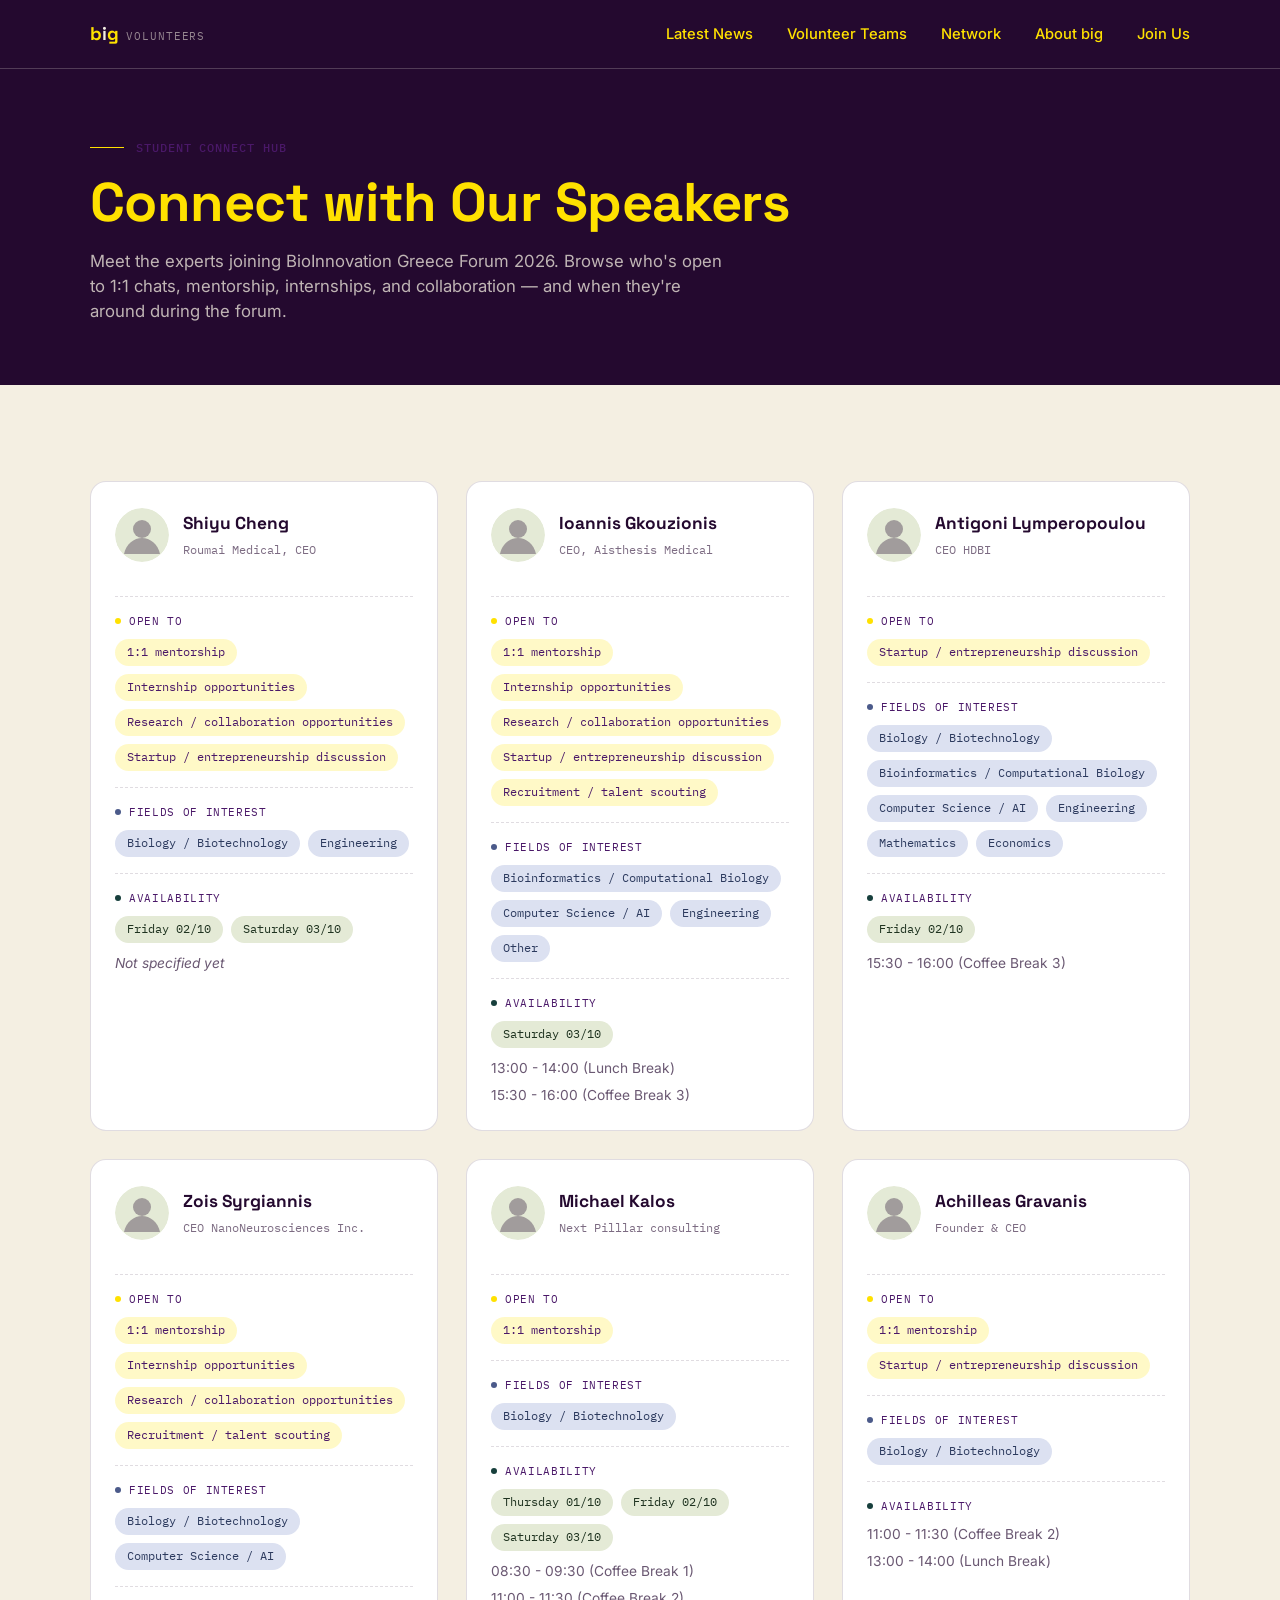
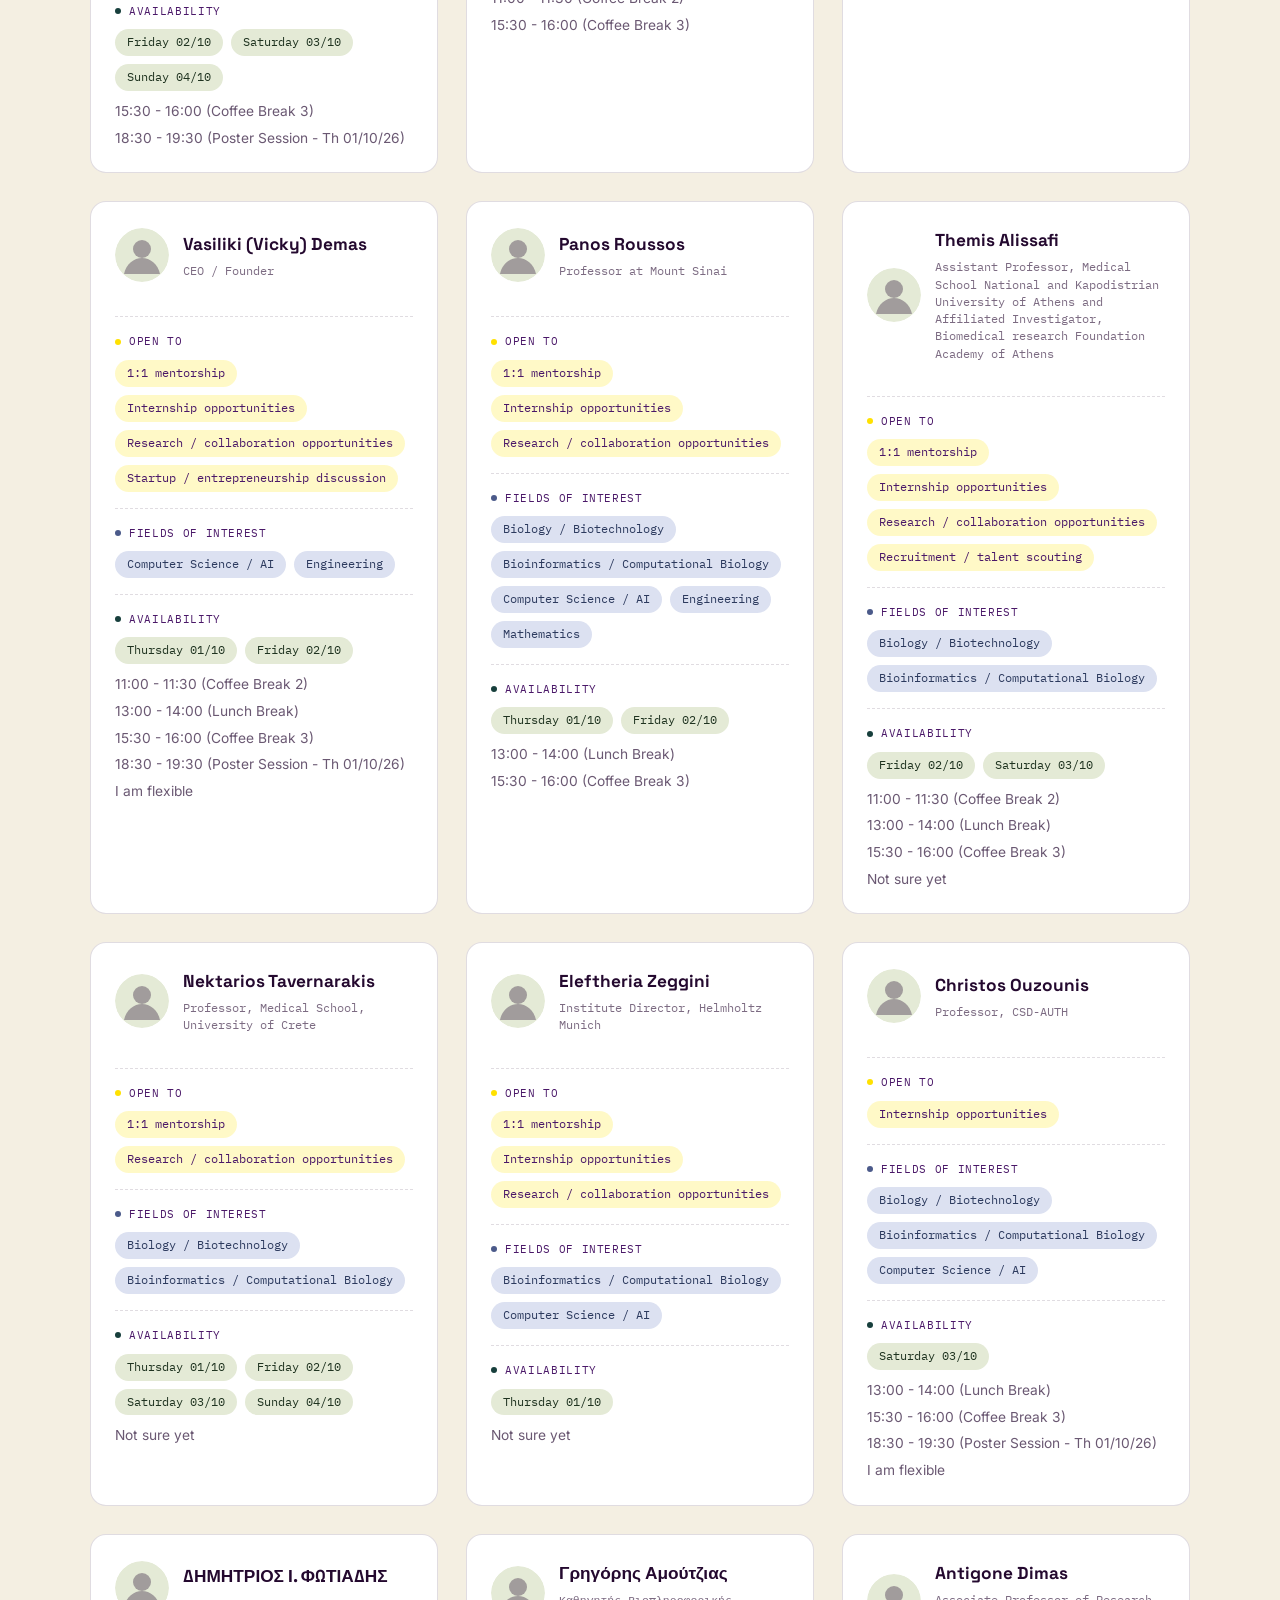
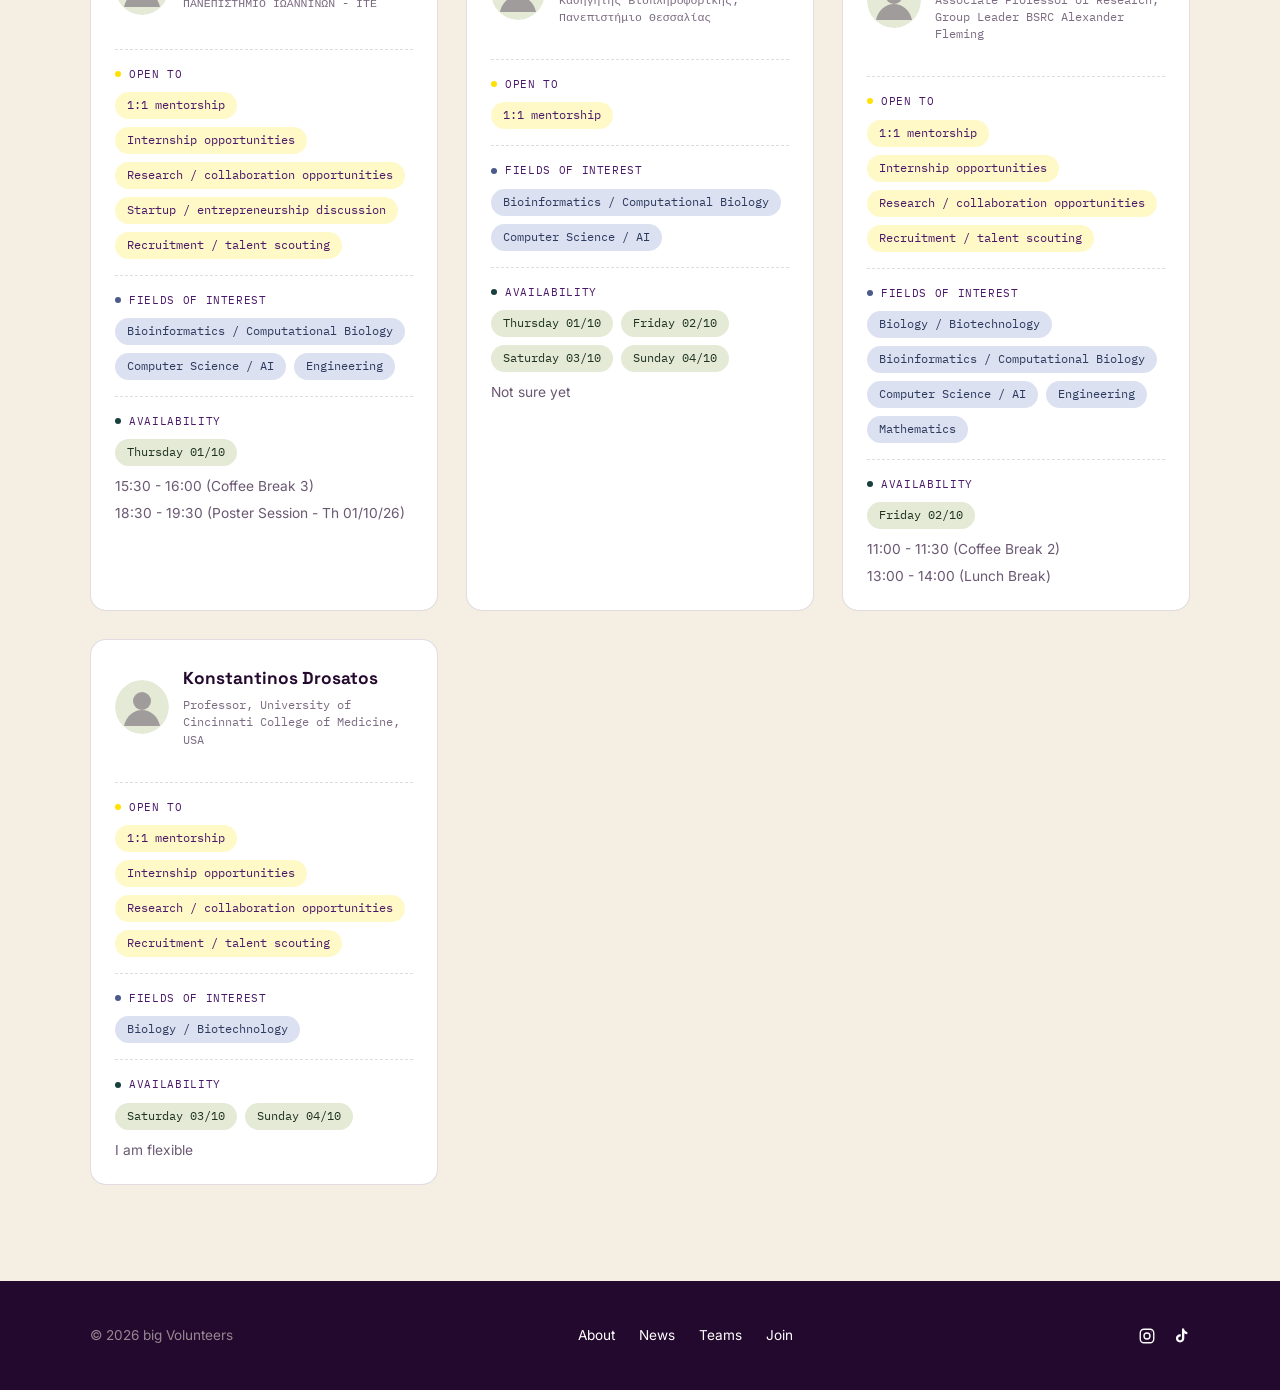
==== network.html @ d8e576df "network" ====
<!DOCTYPE html>
<html lang="en">
<head>
    <meta charset="utf-8" />
    <meta name="viewport" content="width=device-width, initial-scale=1.0" />
    <title>Network - big</title>
    <link rel="preconnect" href="https://fonts.googleapis.com">
    <link rel="preconnect" href="https://fonts.gstatic.com" crossorigin>
    <link href="https://fonts.googleapis.com/css2?family=Space+Grotesk:wght@500;700&family=Inter:wght@400;500;600&family=IBM+Plex+Mono:wght@500;600&display=swap" rel="stylesheet">
    <link rel="stylesheet" href="css/site.css" />
</head>
<body>
    <header>
        <div class="wrap">
            <nav>
                <a href="index.html" class="logo">
                    <span class="mark">b<span>i</span>g</span>
                    <span class="sub">Volunteers</span>
                </a>
                <div class="nav-links" id="navLinks">
                    <a href="index.html#news">Latest News</a>
                    <a href="volunteers.html">Volunteer Teams</a>
                    <a href="network.html">Network</a>
                    <a href="https://forum.bioinnovation.gr/" target="_blank">About big</a>
                    <a href="https://forms.gle/2FUJDsrABDQsK2FG9" target="_blank">Join Us</a>
                </div>
                <button class="nav-toggle" id="navToggle" aria-label="Toggle menu" aria-expanded="false" aria-controls="navLinks">
                    <span></span>
                    <span></span>
                    <span></span>
                </button>
            </nav>
        </div>
    </header>

    <main id="top" role="main">

        <section class="speaker-hero">
            <div class="wrap">
                <div class="eyebrow tag">
                    <span class="rule"></span>
                    <span>Student Connect Hub</span>
                </div>
                <h1>Connect with Our Speakers</h1>
                <p class="lead">Meet the experts joining BioInnovation Greece Forum 2026. Browse who's open to 1:1 chats, mentorship, internships, and collaboration &mdash; and when they're around during the forum.</p>
            </div>
        </section>

        <section class="block roster" id="speakers">
            <div class="wrap">
                <div class="speaker-grid">

            <div class="speaker-card">
                <div class="speaker-top">
                    <div class="speaker-avatar"><svg viewBox="0 0 54 54" width="54" height="54"><circle cx="27" cy="27" r="27" fill="#E4EAD6"/><circle cx="27" cy="21" r="9" fill="#24092F" opacity="0.35"/><path d="M9 46c2-10 10-16 18-16s16 6 18 16" fill="#24092F" opacity="0.35"/></svg></div>
                    <div>
                        <div class="speaker-name">Shiyu Cheng</div>
                        <div class="speaker-role">Roumai Medical, CEO</div>
                    </div>
                </div>

                <div class="speaker-section">
                    <div class="section-label"><span class="dot dot-open"></span>Open to</div>
                    <div class="tag-row">
                        <span class="tag-pill tag-open">1:1 mentorship</span>
<span class="tag-pill tag-open">Internship opportunities</span>
<span class="tag-pill tag-open">Research / collaboration opportunities</span>
<span class="tag-pill tag-open">Startup / entrepreneurship discussion</span>
                    </div>
                </div>

                <div class="speaker-section">
                    <div class="section-label"><span class="dot dot-skill"></span>Fields of interest</div>
                    <div class="tag-row">
                        <span class="tag-pill tag-skill">Biology / Biotechnology</span>
<span class="tag-pill tag-skill">Engineering</span>
                    </div>
                </div>

                <div class="speaker-section">
                    <div class="section-label"><span class="dot dot-day"></span>Availability</div>
                    <div class="tag-row" style="margin-bottom:10px;">
                        <span class="tag-pill tag-day">Friday 02/10</span>
<span class="tag-pill tag-day">Saturday 03/10</span>
                    </div><p class="avail-slots" style="font-style:italic;">Not specified yet</p>
                </div>
            </div>

            <div class="speaker-card">
                <div class="speaker-top">
                    <div class="speaker-avatar"><svg viewBox="0 0 54 54" width="54" height="54"><circle cx="27" cy="27" r="27" fill="#E4EAD6"/><circle cx="27" cy="21" r="9" fill="#24092F" opacity="0.35"/><path d="M9 46c2-10 10-16 18-16s16 6 18 16" fill="#24092F" opacity="0.35"/></svg></div>
                    <div>
                        <div class="speaker-name">Ioannis Gkouzionis</div>
                        <div class="speaker-role">CEO, Aisthesis Medical</div>
                    </div>
                </div>

                <div class="speaker-section">
                    <div class="section-label"><span class="dot dot-open"></span>Open to</div>
                    <div class="tag-row">
                        <span class="tag-pill tag-open">1:1 mentorship</span>
<span class="tag-pill tag-open">Internship opportunities</span>
<span class="tag-pill tag-open">Research / collaboration opportunities</span>
<span class="tag-pill tag-open">Startup / entrepreneurship discussion</span>
<span class="tag-pill tag-open">Recruitment / talent scouting</span>
                    </div>
                </div>

                <div class="speaker-section">
                    <div class="section-label"><span class="dot dot-skill"></span>Fields of interest</div>
                    <div class="tag-row">
                        <span class="tag-pill tag-skill">Bioinformatics / Computational Biology</span>
<span class="tag-pill tag-skill">Computer Science / AI</span>
<span class="tag-pill tag-skill">Engineering</span>
<span class="tag-pill tag-skill">Other</span>
                    </div>
                </div>

                <div class="speaker-section">
                    <div class="section-label"><span class="dot dot-day"></span>Availability</div>
                    <div class="tag-row" style="margin-bottom:10px;">
                        <span class="tag-pill tag-day">Saturday 03/10</span>
                    </div>
                    <ul class="avail-slots">
                        <li>13:00 - 14:00 (Lunch Break)</li><li>15:30 - 16:00 (Coffee Break 3)</li>
                    </ul>
                </div>
            </div>

            <div class="speaker-card">
                <div class="speaker-top">
                    <div class="speaker-avatar"><svg viewBox="0 0 54 54" width="54" height="54"><circle cx="27" cy="27" r="27" fill="#E4EAD6"/><circle cx="27" cy="21" r="9" fill="#24092F" opacity="0.35"/><path d="M9 46c2-10 10-16 18-16s16 6 18 16" fill="#24092F" opacity="0.35"/></svg></div>
                    <div>
                        <div class="speaker-name">Antigoni Lymperopoulou</div>
                        <div class="speaker-role">CEO HDBI</div>
                    </div>
                </div>

                <div class="speaker-section">
                    <div class="section-label"><span class="dot dot-open"></span>Open to</div>
                    <div class="tag-row">
                        <span class="tag-pill tag-open">Startup / entrepreneurship discussion</span>
                    </div>
                </div>

                <div class="speaker-section">
                    <div class="section-label"><span class="dot dot-skill"></span>Fields of interest</div>
                    <div class="tag-row">
                        <span class="tag-pill tag-skill">Biology / Biotechnology</span>
<span class="tag-pill tag-skill">Bioinformatics / Computational Biology</span>
<span class="tag-pill tag-skill">Computer Science / AI</span>
<span class="tag-pill tag-skill">Engineering</span>
<span class="tag-pill tag-skill">Mathematics</span>
<span class="tag-pill tag-skill">Economics</span>
                    </div>
                </div>

                <div class="speaker-section">
                    <div class="section-label"><span class="dot dot-day"></span>Availability</div>
                    <div class="tag-row" style="margin-bottom:10px;">
                        <span class="tag-pill tag-day">Friday 02/10</span>
                    </div>
                    <ul class="avail-slots">
                        <li>15:30 - 16:00 (Coffee Break 3)</li>
                    </ul>
                </div>
            </div>

            <div class="speaker-card">
                <div class="speaker-top">
                    <div class="speaker-avatar"><svg viewBox="0 0 54 54" width="54" height="54"><circle cx="27" cy="27" r="27" fill="#E4EAD6"/><circle cx="27" cy="21" r="9" fill="#24092F" opacity="0.35"/><path d="M9 46c2-10 10-16 18-16s16 6 18 16" fill="#24092F" opacity="0.35"/></svg></div>
                    <div>
                        <div class="speaker-name">Zois Syrgiannis</div>
                        <div class="speaker-role">CEO NanoNeurosciences Inc.</div>
                    </div>
                </div>

                <div class="speaker-section">
                    <div class="section-label"><span class="dot dot-open"></span>Open to</div>
                    <div class="tag-row">
                        <span class="tag-pill tag-open">1:1 mentorship</span>
<span class="tag-pill tag-open">Internship opportunities</span>
<span class="tag-pill tag-open">Research / collaboration opportunities</span>
<span class="tag-pill tag-open">Recruitment / talent scouting</span>
                    </div>
                </div>

                <div class="speaker-section">
                    <div class="section-label"><span class="dot dot-skill"></span>Fields of interest</div>
                    <div class="tag-row">
                        <span class="tag-pill tag-skill">Biology / Biotechnology</span>
<span class="tag-pill tag-skill">Computer Science / AI</span>
                    </div>
                </div>

                <div class="speaker-section">
                    <div class="section-label"><span class="dot dot-day"></span>Availability</div>
                    <div class="tag-row" style="margin-bottom:10px;">
                        <span class="tag-pill tag-day">Friday 02/10</span>
<span class="tag-pill tag-day">Saturday 03/10</span>
<span class="tag-pill tag-day">Sunday 04/10</span>
                    </div>
                    <ul class="avail-slots">
                        <li>15:30 - 16:00 (Coffee Break 3)</li><li>18:30 - 19:30 (Poster Session - Th 01/10/26)</li>
                    </ul>
                </div>
            </div>

            <div class="speaker-card">
                <div class="speaker-top">
                    <div class="speaker-avatar"><svg viewBox="0 0 54 54" width="54" height="54"><circle cx="27" cy="27" r="27" fill="#E4EAD6"/><circle cx="27" cy="21" r="9" fill="#24092F" opacity="0.35"/><path d="M9 46c2-10 10-16 18-16s16 6 18 16" fill="#24092F" opacity="0.35"/></svg></div>
                    <div>
                        <div class="speaker-name">Michael Kalos</div>
                        <div class="speaker-role">Next Pilllar consulting</div>
                    </div>
                </div>

                <div class="speaker-section">
                    <div class="section-label"><span class="dot dot-open"></span>Open to</div>
                    <div class="tag-row">
                        <span class="tag-pill tag-open">1:1 mentorship</span>
                    </div>
                </div>

                <div class="speaker-section">
                    <div class="section-label"><span class="dot dot-skill"></span>Fields of interest</div>
                    <div class="tag-row">
                        <span class="tag-pill tag-skill">Biology / Biotechnology</span>
                    </div>
                </div>

                <div class="speaker-section">
                    <div class="section-label"><span class="dot dot-day"></span>Availability</div>
                    <div class="tag-row" style="margin-bottom:10px;">
                        <span class="tag-pill tag-day">Thursday 01/10</span>
<span class="tag-pill tag-day">Friday 02/10</span>
<span class="tag-pill tag-day">Saturday 03/10</span>
                    </div>
                    <ul class="avail-slots">
                        <li>08:30 - 09:30 (Coffee Break 1)</li><li>11:00 - 11:30 (Coffee Break 2)</li><li>15:30 - 16:00 (Coffee Break 3)</li>
                    </ul>
                </div>
            </div>

            <div class="speaker-card">
                <div class="speaker-top">
                    <div class="speaker-avatar"><svg viewBox="0 0 54 54" width="54" height="54"><circle cx="27" cy="27" r="27" fill="#E4EAD6"/><circle cx="27" cy="21" r="9" fill="#24092F" opacity="0.35"/><path d="M9 46c2-10 10-16 18-16s16 6 18 16" fill="#24092F" opacity="0.35"/></svg></div>
                    <div>
                        <div class="speaker-name">Achilleas Gravanis</div>
                        <div class="speaker-role">Founder &amp; CEO</div>
                    </div>
                </div>

                <div class="speaker-section">
                    <div class="section-label"><span class="dot dot-open"></span>Open to</div>
                    <div class="tag-row">
                        <span class="tag-pill tag-open">1:1 mentorship</span>
<span class="tag-pill tag-open">Startup / entrepreneurship discussion</span>
                    </div>
                </div>

                <div class="speaker-section">
                    <div class="section-label"><span class="dot dot-skill"></span>Fields of interest</div>
                    <div class="tag-row">
                        <span class="tag-pill tag-skill">Biology / Biotechnology</span>
                    </div>
                </div>

                <div class="speaker-section">
                    <div class="section-label"><span class="dot dot-day"></span>Availability</div>
                    <ul class="avail-slots">
                        <li>11:00 - 11:30 (Coffee Break 2)</li><li>13:00 - 14:00 (Lunch Break)</li>
                    </ul>
                </div>
            </div>

            <div class="speaker-card">
                <div class="speaker-top">
                    <div class="speaker-avatar"><svg viewBox="0 0 54 54" width="54" height="54"><circle cx="27" cy="27" r="27" fill="#E4EAD6"/><circle cx="27" cy="21" r="9" fill="#24092F" opacity="0.35"/><path d="M9 46c2-10 10-16 18-16s16 6 18 16" fill="#24092F" opacity="0.35"/></svg></div>
                    <div>
                        <div class="speaker-name">Vasiliki (Vicky) Demas</div>
                        <div class="speaker-role">CEO / Founder</div>
                    </div>
                </div>

                <div class="speaker-section">
                    <div class="section-label"><span class="dot dot-open"></span>Open to</div>
                    <div class="tag-row">
                        <span class="tag-pill tag-open">1:1 mentorship</span>
<span class="tag-pill tag-open">Internship opportunities</span>
<span class="tag-pill tag-open">Research / collaboration opportunities</span>
<span class="tag-pill tag-open">Startup / entrepreneurship discussion</span>
                    </div>
                </div>

                <div class="speaker-section">
                    <div class="section-label"><span class="dot dot-skill"></span>Fields of interest</div>
                    <div class="tag-row">
                        <span class="tag-pill tag-skill">Computer Science / AI</span>
<span class="tag-pill tag-skill">Engineering</span>
                    </div>
                </div>

                <div class="speaker-section">
                    <div class="section-label"><span class="dot dot-day"></span>Availability</div>
                    <div class="tag-row" style="margin-bottom:10px;">
                        <span class="tag-pill tag-day">Thursday 01/10</span>
<span class="tag-pill tag-day">Friday 02/10</span>
                    </div>
                    <ul class="avail-slots">
                        <li>11:00 - 11:30 (Coffee Break 2)</li><li>13:00 - 14:00 (Lunch Break)</li><li>15:30 - 16:00 (Coffee Break 3)</li><li>18:30 - 19:30 (Poster Session - Th 01/10/26)</li><li>I am flexible</li>
                    </ul>
                </div>
            </div>

            <div class="speaker-card">
                <div class="speaker-top">
                    <div class="speaker-avatar"><svg viewBox="0 0 54 54" width="54" height="54"><circle cx="27" cy="27" r="27" fill="#E4EAD6"/><circle cx="27" cy="21" r="9" fill="#24092F" opacity="0.35"/><path d="M9 46c2-10 10-16 18-16s16 6 18 16" fill="#24092F" opacity="0.35"/></svg></div>
                    <div>
                        <div class="speaker-name">Panos Roussos</div>
                        <div class="speaker-role">Professor at Mount Sinai</div>
                    </div>
                </div>

                <div class="speaker-section">
                    <div class="section-label"><span class="dot dot-open"></span>Open to</div>
                    <div class="tag-row">
                        <span class="tag-pill tag-open">1:1 mentorship</span>
<span class="tag-pill tag-open">Internship opportunities</span>
<span class="tag-pill tag-open">Research / collaboration opportunities</span>
                    </div>
                </div>

                <div class="speaker-section">
                    <div class="section-label"><span class="dot dot-skill"></span>Fields of interest</div>
                    <div class="tag-row">
                        <span class="tag-pill tag-skill">Biology / Biotechnology</span>
<span class="tag-pill tag-skill">Bioinformatics / Computational Biology</span>
<span class="tag-pill tag-skill">Computer Science / AI</span>
<span class="tag-pill tag-skill">Engineering</span>
<span class="tag-pill tag-skill">Mathematics</span>
                    </div>
                </div>

                <div class="speaker-section">
                    <div class="section-label"><span class="dot dot-day"></span>Availability</div>
                    <div class="tag-row" style="margin-bottom:10px;">
                        <span class="tag-pill tag-day">Thursday 01/10</span>
<span class="tag-pill tag-day">Friday 02/10</span>
                    </div>
                    <ul class="avail-slots">
                        <li>13:00 - 14:00 (Lunch Break)</li><li>15:30 - 16:00 (Coffee Break 3)</li>
                    </ul>
                </div>
            </div>

            <div class="speaker-card">
                <div class="speaker-top">
                    <div class="speaker-avatar"><svg viewBox="0 0 54 54" width="54" height="54"><circle cx="27" cy="27" r="27" fill="#E4EAD6"/><circle cx="27" cy="21" r="9" fill="#24092F" opacity="0.35"/><path d="M9 46c2-10 10-16 18-16s16 6 18 16" fill="#24092F" opacity="0.35"/></svg></div>
                    <div>
                        <div class="speaker-name">Themis Alissafi</div>
                        <div class="speaker-role">Assistant Professor, Medical School National and Kapodistrian University of Athens and Affiliated Investigator, Biomedical research Foundation Academy of Athens</div>
                    </div>
                </div>

                <div class="speaker-section">
                    <div class="section-label"><span class="dot dot-open"></span>Open to</div>
                    <div class="tag-row">
                        <span class="tag-pill tag-open">1:1 mentorship</span>
<span class="tag-pill tag-open">Internship opportunities</span>
<span class="tag-pill tag-open">Research / collaboration opportunities</span>
<span class="tag-pill tag-open">Recruitment / talent scouting</span>
                    </div>
                </div>

                <div class="speaker-section">
                    <div class="section-label"><span class="dot dot-skill"></span>Fields of interest</div>
                    <div class="tag-row">
                        <span class="tag-pill tag-skill">Biology / Biotechnology</span>
<span class="tag-pill tag-skill">Bioinformatics / Computational Biology</span>
                    </div>
                </div>

                <div class="speaker-section">
                    <div class="section-label"><span class="dot dot-day"></span>Availability</div>
                    <div class="tag-row" style="margin-bottom:10px;">
                        <span class="tag-pill tag-day">Friday 02/10</span>
<span class="tag-pill tag-day">Saturday 03/10</span>
                    </div>
                    <ul class="avail-slots">
                        <li>11:00 - 11:30 (Coffee Break 2)</li><li>13:00 - 14:00 (Lunch Break)</li><li>15:30 - 16:00 (Coffee Break 3)</li><li>Not sure yet</li>
                    </ul>
                </div>
            </div>

            <div class="speaker-card">
                <div class="speaker-top">
                    <div class="speaker-avatar"><svg viewBox="0 0 54 54" width="54" height="54"><circle cx="27" cy="27" r="27" fill="#E4EAD6"/><circle cx="27" cy="21" r="9" fill="#24092F" opacity="0.35"/><path d="M9 46c2-10 10-16 18-16s16 6 18 16" fill="#24092F" opacity="0.35"/></svg></div>
                    <div>
                        <div class="speaker-name">Nektarios Tavernarakis</div>
                        <div class="speaker-role">Professor, Medical School, University of Crete</div>
                    </div>
                </div>

                <div class="speaker-section">
                    <div class="section-label"><span class="dot dot-open"></span>Open to</div>
                    <div class="tag-row">
                        <span class="tag-pill tag-open">1:1 mentorship</span>
<span class="tag-pill tag-open">Research / collaboration opportunities</span>
                    </div>
                </div>

                <div class="speaker-section">
                    <div class="section-label"><span class="dot dot-skill"></span>Fields of interest</div>
                    <div class="tag-row">
                        <span class="tag-pill tag-skill">Biology / Biotechnology</span>
<span class="tag-pill tag-skill">Bioinformatics / Computational Biology</span>
                    </div>
                </div>

                <div class="speaker-section">
                    <div class="section-label"><span class="dot dot-day"></span>Availability</div>
                    <div class="tag-row" style="margin-bottom:10px;">
                        <span class="tag-pill tag-day">Thursday 01/10</span>
<span class="tag-pill tag-day">Friday 02/10</span>
<span class="tag-pill tag-day">Saturday 03/10</span>
<span class="tag-pill tag-day">Sunday 04/10</span>
                    </div>
                    <ul class="avail-slots">
                        <li>Not sure yet</li>
                    </ul>
                </div>
            </div>

            <div class="speaker-card">
                <div class="speaker-top">
                    <div class="speaker-avatar"><svg viewBox="0 0 54 54" width="54" height="54"><circle cx="27" cy="27" r="27" fill="#E4EAD6"/><circle cx="27" cy="21" r="9" fill="#24092F" opacity="0.35"/><path d="M9 46c2-10 10-16 18-16s16 6 18 16" fill="#24092F" opacity="0.35"/></svg></div>
                    <div>
                        <div class="speaker-name">Eleftheria Zeggini</div>
                        <div class="speaker-role">Institute Director, Helmholtz Munich</div>
                    </div>
                </div>

                <div class="speaker-section">
                    <div class="section-label"><span class="dot dot-open"></span>Open to</div>
                    <div class="tag-row">
                        <span class="tag-pill tag-open">1:1 mentorship</span>
<span class="tag-pill tag-open">Internship opportunities</span>
<span class="tag-pill tag-open">Research / collaboration opportunities</span>
                    </div>
                </div>

                <div class="speaker-section">
                    <div class="section-label"><span class="dot dot-skill"></span>Fields of interest</div>
                    <div class="tag-row">
                        <span class="tag-pill tag-skill">Bioinformatics / Computational Biology</span>
<span class="tag-pill tag-skill">Computer Science / AI</span>
                    </div>
                </div>

                <div class="speaker-section">
                    <div class="section-label"><span class="dot dot-day"></span>Availability</div>
                    <div class="tag-row" style="margin-bottom:10px;">
                        <span class="tag-pill tag-day">Thursday 01/10</span>
                    </div>
                    <ul class="avail-slots">
                        <li>Not sure yet</li>
                    </ul>
                </div>
            </div>

            <div class="speaker-card">
                <div class="speaker-top">
                    <div class="speaker-avatar"><svg viewBox="0 0 54 54" width="54" height="54"><circle cx="27" cy="27" r="27" fill="#E4EAD6"/><circle cx="27" cy="21" r="9" fill="#24092F" opacity="0.35"/><path d="M9 46c2-10 10-16 18-16s16 6 18 16" fill="#24092F" opacity="0.35"/></svg></div>
                    <div>
                        <div class="speaker-name">Christos Ouzounis</div>
                        <div class="speaker-role">Professor, CSD-AUTH</div>
                    </div>
                </div>

                <div class="speaker-section">
                    <div class="section-label"><span class="dot dot-open"></span>Open to</div>
                    <div class="tag-row">
                        <span class="tag-pill tag-open">Internship opportunities</span>
                    </div>
                </div>

                <div class="speaker-section">
                    <div class="section-label"><span class="dot dot-skill"></span>Fields of interest</div>
                    <div class="tag-row">
                        <span class="tag-pill tag-skill">Biology / Biotechnology</span>
<span class="tag-pill tag-skill">Bioinformatics / Computational Biology</span>
<span class="tag-pill tag-skill">Computer Science / AI</span>
                    </div>
                </div>

                <div class="speaker-section">
                    <div class="section-label"><span class="dot dot-day"></span>Availability</div>
                    <div class="tag-row" style="margin-bottom:10px;">
                        <span class="tag-pill tag-day">Saturday 03/10</span>
                    </div>
                    <ul class="avail-slots">
                        <li>13:00 - 14:00 (Lunch Break)</li><li>15:30 - 16:00 (Coffee Break 3)</li><li>18:30 - 19:30 (Poster Session - Th 01/10/26)</li><li>I am flexible</li>
                    </ul>
                </div>
            </div>

            <div class="speaker-card">
                <div class="speaker-top">
                    <div class="speaker-avatar"><svg viewBox="0 0 54 54" width="54" height="54"><circle cx="27" cy="27" r="27" fill="#E4EAD6"/><circle cx="27" cy="21" r="9" fill="#24092F" opacity="0.35"/><path d="M9 46c2-10 10-16 18-16s16 6 18 16" fill="#24092F" opacity="0.35"/></svg></div>
                    <div>
                        <div class="speaker-name">ΔΗΜΗΤΡΙΟΣ Ι. ΦΩΤΙΑΔΗΣ</div>
                        <div class="speaker-role">ΠΑΝΕΠΙΣΤΗΜΙΟ ΙΩΑΝΝΙΝΩΝ - ΙΤΕ</div>
                    </div>
                </div>

                <div class="speaker-section">
                    <div class="section-label"><span class="dot dot-open"></span>Open to</div>
                    <div class="tag-row">
                        <span class="tag-pill tag-open">1:1 mentorship</span>
<span class="tag-pill tag-open">Internship opportunities</span>
<span class="tag-pill tag-open">Research / collaboration opportunities</span>
<span class="tag-pill tag-open">Startup / entrepreneurship discussion</span>
<span class="tag-pill tag-open">Recruitment / talent scouting</span>
                    </div>
                </div>

                <div class="speaker-section">
                    <div class="section-label"><span class="dot dot-skill"></span>Fields of interest</div>
                    <div class="tag-row">
                        <span class="tag-pill tag-skill">Bioinformatics / Computational Biology</span>
<span class="tag-pill tag-skill">Computer Science / AI</span>
<span class="tag-pill tag-skill">Engineering</span>
                    </div>
                </div>

                <div class="speaker-section">
                    <div class="section-label"><span class="dot dot-day"></span>Availability</div>
                    <div class="tag-row" style="margin-bottom:10px;">
                        <span class="tag-pill tag-day">Thursday 01/10</span>
                    </div>
                    <ul class="avail-slots">
                        <li>15:30 - 16:00 (Coffee Break 3)</li><li>18:30 - 19:30 (Poster Session - Th 01/10/26)</li>
                    </ul>
                </div>
            </div>

            <div class="speaker-card">
                <div class="speaker-top">
                    <div class="speaker-avatar"><svg viewBox="0 0 54 54" width="54" height="54"><circle cx="27" cy="27" r="27" fill="#E4EAD6"/><circle cx="27" cy="21" r="9" fill="#24092F" opacity="0.35"/><path d="M9 46c2-10 10-16 18-16s16 6 18 16" fill="#24092F" opacity="0.35"/></svg></div>
                    <div>
                        <div class="speaker-name">Γρηγόρης Αμούτζιας</div>
                        <div class="speaker-role">Καθηγητής Βιοπληροφορικής, Πανεπιστήμιο Θεσσαλίας</div>
                    </div>
                </div>

                <div class="speaker-section">
                    <div class="section-label"><span class="dot dot-open"></span>Open to</div>
                    <div class="tag-row">
                        <span class="tag-pill tag-open">1:1 mentorship</span>
                    </div>
                </div>

                <div class="speaker-section">
                    <div class="section-label"><span class="dot dot-skill"></span>Fields of interest</div>
                    <div class="tag-row">
                        <span class="tag-pill tag-skill">Bioinformatics / Computational Biology</span>
<span class="tag-pill tag-skill">Computer Science / AI</span>
                    </div>
                </div>

                <div class="speaker-section">
                    <div class="section-label"><span class="dot dot-day"></span>Availability</div>
                    <div class="tag-row" style="margin-bottom:10px;">
                        <span class="tag-pill tag-day">Thursday 01/10</span>
<span class="tag-pill tag-day">Friday 02/10</span>
<span class="tag-pill tag-day">Saturday 03/10</span>
<span class="tag-pill tag-day">Sunday 04/10</span>
                    </div>
                    <ul class="avail-slots">
                        <li>Not sure yet</li>
                    </ul>
                </div>
            </div>

            <div class="speaker-card">
                <div class="speaker-top">
                    <div class="speaker-avatar"><svg viewBox="0 0 54 54" width="54" height="54"><circle cx="27" cy="27" r="27" fill="#E4EAD6"/><circle cx="27" cy="21" r="9" fill="#24092F" opacity="0.35"/><path d="M9 46c2-10 10-16 18-16s16 6 18 16" fill="#24092F" opacity="0.35"/></svg></div>
                    <div>
                        <div class="speaker-name">Antigone Dimas</div>
                        <div class="speaker-role">Associate Professor of Research, Group Leader BSRC Alexander Fleming</div>
                    </div>
                </div>

                <div class="speaker-section">
                    <div class="section-label"><span class="dot dot-open"></span>Open to</div>
                    <div class="tag-row">
                        <span class="tag-pill tag-open">1:1 mentorship</span>
<span class="tag-pill tag-open">Internship opportunities</span>
<span class="tag-pill tag-open">Research / collaboration opportunities</span>
<span class="tag-pill tag-open">Recruitment / talent scouting</span>
                    </div>
                </div>

                <div class="speaker-section">
                    <div class="section-label"><span class="dot dot-skill"></span>Fields of interest</div>
                    <div class="tag-row">
                        <span class="tag-pill tag-skill">Biology / Biotechnology</span>
<span class="tag-pill tag-skill">Bioinformatics / Computational Biology</span>
<span class="tag-pill tag-skill">Computer Science / AI</span>
<span class="tag-pill tag-skill">Engineering</span>
<span class="tag-pill tag-skill">Mathematics</span>
                    </div>
                </div>

                <div class="speaker-section">
                    <div class="section-label"><span class="dot dot-day"></span>Availability</div>
                    <div class="tag-row" style="margin-bottom:10px;">
                        <span class="tag-pill tag-day">Friday 02/10</span>
                    </div>
                    <ul class="avail-slots">
                        <li>11:00 - 11:30 (Coffee Break 2)</li><li>13:00 - 14:00 (Lunch Break)</li>
                    </ul>
                </div>
            </div>

            <div class="speaker-card">
                <div class="speaker-top">
                    <div class="speaker-avatar"><svg viewBox="0 0 54 54" width="54" height="54"><circle cx="27" cy="27" r="27" fill="#E4EAD6"/><circle cx="27" cy="21" r="9" fill="#24092F" opacity="0.35"/><path d="M9 46c2-10 10-16 18-16s16 6 18 16" fill="#24092F" opacity="0.35"/></svg></div>
                    <div>
                        <div class="speaker-name">Konstantinos Drosatos</div>
                        <div class="speaker-role">Professor, University of Cincinnati College of Medicine, USA</div>
                    </div>
                </div>

                <div class="speaker-section">
                    <div class="section-label"><span class="dot dot-open"></span>Open to</div>
                    <div class="tag-row">
                        <span class="tag-pill tag-open">1:1 mentorship</span>
<span class="tag-pill tag-open">Internship opportunities</span>
<span class="tag-pill tag-open">Research / collaboration opportunities</span>
<span class="tag-pill tag-open">Recruitment / talent scouting</span>
                    </div>
                </div>

                <div class="speaker-section">
                    <div class="section-label"><span class="dot dot-skill"></span>Fields of interest</div>
                    <div class="tag-row">
                        <span class="tag-pill tag-skill">Biology / Biotechnology</span>
                    </div>
                </div>

                <div class="speaker-section">
                    <div class="section-label"><span class="dot dot-day"></span>Availability</div>
                    <div class="tag-row" style="margin-bottom:10px;">
                        <span class="tag-pill tag-day">Saturday 03/10</span>
<span class="tag-pill tag-day">Sunday 04/10</span>
                    </div>
                    <ul class="avail-slots">
                        <li>I am flexible</li>
                    </ul>
                </div>
            </div>                </div>
            </div>
        </section>

    </main>

    <footer>
        <div class="wrap foot-row">
            <span>&copy; 2026 big Volunteers</span>
            <div class="foot-links">
                <a href="index.html#about">About</a>
                <a href="index.html#news">News</a>
                <a href="index.html#team">Teams</a>
                <a href="https://forms.gle/2FUJDsrABDQsK2FG9" target="_blank">Join</a>
            </div>
            <div class="foot-social">
                <a href="https://www.instagram.com/bioinnovation_greece?stkn=Z2pxbzRjcW4wemtu&utm_source=qr" target="_blank" rel="noopener" aria-label="Instagram">
                    <svg width="18" height="18" viewBox="0 0 24 24" fill="none" stroke="currentColor" stroke-width="1.8">
                        <rect x="3" y="3" width="18" height="18" rx="5" />
                        <circle cx="12" cy="12" r="4" />
                        <circle cx="17.5" cy="6.5" r="0.6" fill="currentColor" stroke="none" />
                    </svg>
                </a>
                <a href="https://www.tiktok.com/@bioinnovation.greece?_r=1&_t=ZN-99adVFt6lqY" target="_blank" rel="noopener" aria-label="TikTok">
                    <svg width="18" height="18" viewBox="0 0 24 24" fill="currentColor">
                        <path d="M16.5 2h-3.2v13.2c0 1.4-1.1 2.5-2.5 2.5S8.3 16.6 8.3 15.2c0-1.4 1.1-2.5 2.5-2.5.3 0 .6.05.9.15V9.6c-.3-.04-.6-.06-.9-.06-3.1 0-5.6 2.5-5.6 5.6S7.7 20.7 10.8 20.7s5.6-2.5 5.6-5.6V8.4c1.1.8 2.5 1.3 4 1.3V6.5c-1.8 0-3.3-1.5-3.9-2.5-.3-.6-.4-1.3-.4-2z" />
                    </svg>
                </a>
            </div>
        </div>
    </footer>

    <script>
        document.getElementById('navToggle').addEventListener('click', function () {
            const links = document.getElementById('navLinks');
            const isOpen = links.classList.toggle('open');
            this.classList.toggle('active', isOpen);
            this.setAttribute('aria-expanded', isOpen);
        });

        document.querySelectorAll('#navLinks a').forEach(link => {
            link.addEventListener('click', () => {
                document.getElementById('navLinks').classList.remove('open');
                document.getElementById('navToggle').classList.remove('active');
                document.getElementById('navToggle').setAttribute('aria-expanded', 'false');
            });
        });
    </script>
</body>
</html>
---- css/site.css ----
:root {
    --ink: #24092F;
    --paper: #F4EFE2;
    --coral: #FFE100;
    --coral-deep: #4A1868;
    --teal: #34104A;
    --sage: #E4EAD6;
    --line: rgba(36,9,47,0.14);
    --line-light: rgba(244,239,226,0.22);
}

* {
    margin: 0;
    padding: 0;
    box-sizing: border-box;
}

html {
    scroll-behavior: smooth;
}

body {
    background: var(--paper);
    color: var(--ink);
    font-family: 'Inter', sans-serif;
    font-size: 16px;
    line-height: 1.5;
    -webkit-font-smoothing: antialiased;
}

h1, h2, h3 {
    font-family: 'Space Grotesk', sans-serif;
    font-weight: 700;
    letter-spacing: -0.01em;
    line-height: 1.05;
}

.tag {
    font-family: 'IBM Plex Mono', monospace;
    font-weight: 500;
    font-size: 0.72rem;
    letter-spacing: 0.08em;
    text-transform: uppercase;
}

a {
    color: inherit;
    text-decoration: none;
}

img, svg {
    display: block;
}

.wrap {
    max-width: 1180px;
    margin: 0 auto;
    padding: 0 40px;
}

.hidden{
    display:none;
}

/* ===== NAV ===== */
header {
    position: sticky;
    top: 0;
    z-index: 50;
    background: var(--ink);
    border-bottom: 1px solid var(--line-light);
}

nav {
    display: flex;
    align-items: center;
    justify-content: space-between;
    padding: 20px 0;
    position: relative;
}

.logo {
    display: flex;
    align-items: baseline;
    gap: 8px;
    color: var(--coral);
}

.logo .mark {
    font-family: 'Space Grotesk', sans-serif;
    font-weight: 700;
    font-size: 1.15rem;
    letter-spacing: -0.01em;
}

.logo .mark span {
    color: var(--paper);
}

.logo .sub {
    font-family: 'IBM Plex Mono', monospace;
    font-size: 0.68rem;
    color: rgba(244,239,226,0.55);
    letter-spacing: 0.08em;
    text-transform: uppercase;
}

.nav-links {
    display: flex;
    gap: 34px;
}

.nav-links a {
    color: var(--coral)!important;
    font-size: 0.92rem;
    font-weight: 500;
    transition: color .15s ease;
}

.nav-links a:hover {
    color: var(--paper);
}

.nav-links a:focus-visible {
    outline: 2px solid var(--coral);
    outline-offset: 4px;
}

.nav-cta {
    background: var(--coral);
    color: var(--ink);
    padding: 10px 20px;
    border-radius: 999px;
    font-size: 0.88rem;
    font-weight: 600;
    white-space: nowrap;
}

.nav-cta:hover {
    background: #ffffff;
}   

.nav-cta:focus-visible {
    outline: 2px solid var(--paper);
    outline-offset: 3px;
}

.nav-toggle {
    display: none;
    flex-direction: column;
    justify-content: center;
    gap: 5px;
    width: 34px;
    height: 34px;
    background: transparent;
    border: none;
    cursor: pointer;
    padding: 0;
}

.nav-toggle span {
    display: block;
    width: 100%;
    height: 2px;
    background: var(--coral);
    border-radius: 2px;
    transition: transform .2s ease, opacity .2s ease;
}

.nav-toggle.active span:nth-child(1) {
    transform: translateY(7px) rotate(45deg);
}

.nav-toggle.active span:nth-child(2) {
    opacity: 0;
}

.nav-toggle.active span:nth-child(3) {
    transform: translateY(-7px) rotate(-45deg);
}

.nav-toggle:focus-visible {
    outline: 2px solid var(--coral);
    outline-offset: 4px;
}

@media (max-width:900px) {
    .nav-toggle {
        display: flex;
    }

    .nav-links {
        position: absolute;
        top: 100%;
        left: 0;
        right: 0;
        background: var(--ink);
        flex-direction: column;
        gap: 0;
        border-bottom: 1px solid var(--line-light);
        max-height: 0;
        overflow: hidden;
        transition: max-height .25s ease;
    }

    .nav-links.open {
        max-height: 320px;
    }

    .nav-links a {
        padding: 16px 24px;
        border-top: 1px solid var(--line-light);
    }
}

/* ===== HERO ===== */
.hero {
    background: var(--ink);
    color: var(--paper);
    padding: 100px 0 90px;
    position: relative;
    overflow: hidden;
}

.hero .wrap {
    text-align: center;
}

.hero::before {
    content: "";
    position: absolute;
    right: -120px;
    top: -120px;
    width: 420px;
    height: 420px;
    border-radius: 50%;
    border: 1px dashed rgba(255,225,0,0.35);
}

.hero::after {
    content: "";
    position: absolute;
    right: 20px;
    top: 60px;
    width: 280px;
    height: 280px;
    border-radius: 50%;
    border: 1px dashed rgba(255,225,0,0.2);
}

.hero-badge {
    display: inline-flex;
    align-items: center;
    gap: 10px;
    border: 1px solid var(--line-light);
    border-radius: 999px;
    padding: 7px 16px 7px 8px;
    margin-bottom: 36px;
}

.hero-badge .dot {
    width: 8px;
    height: 8px;
    border-radius: 50%;
    background: var(--coral);
    flex-shrink: 0;
}

.hero-badge span {
    font-family: 'IBM Plex Mono', monospace;
    font-size: 0.72rem;
    letter-spacing: 0.08em;
    color: rgba(244,239,226,0.8);
    text-transform: uppercase;
}

.hero h1 {
    font-size: clamp(2.6rem, 5.6vw, 5.2rem);
    max-width: 820px;
    margin: 0 auto;
    color: var(--coral);
}

.hero h1 em {
    font-style: normal;
    color: var(--paper);
}

.hero p.lead {
    margin-top: 26px;
    margin-left: auto;
    margin-right: auto;
    max-width: 520px;
    font-size: 1.08rem;
    color: rgba(244,239,226,0.75);
}

.hero-actions {
    margin-top: 40px;
    display: flex;
    justify-content: center;
    gap: 16px;
    flex-wrap: wrap;
}

.btn {
    display: inline-flex;
    align-items: center;
    gap: 8px;
    padding: 14px 28px;
    border-radius: 999px;
    font-weight: 600;
    font-size: 0.95rem;
    transition: transform .15s ease, background .15s ease, color .15s ease;
}

.btn-primary {
    background: var(--coral);
    color: var(--ink);
}

.btn-primary:hover {
    background: #fff;
    transform: translateY(-1px);
}

.btn-ghost {
    border: 1px solid rgba(255,225,0,0.45);
    color: var(--coral);
}

.btn-ghost:hover {
    border-color: var(--paper);
    color: var(--paper);
}

.btn:focus-visible {
    outline: 2px solid var(--coral);
    outline-offset: 3px;
}

.hero-stats {
    margin-top: 70px;
    display: flex;
    justify-content: center;
    gap: 56px;
    flex-wrap: wrap;
    border-top: 1px solid var(--line-light);
    padding-top: 32px;
}

.stat .num {
    font-family: 'Space Grotesk', sans-serif;
    font-weight: 700;
    font-size: 2rem;
    color: var(--coral);
}

.stat .lbl {
    font-family: 'IBM Plex Mono', monospace;
    font-size: 0.7rem;
    letter-spacing: 0.06em;
    text-transform: uppercase;
    color: rgba(244,239,226,0.55);
    margin-top: 6px;
}

/* ===== SECTION SCAFFOLD ===== */
section.block {
    padding: 96px 0;
}

.eyebrow {
    display: flex;
    align-items: center;
    gap: 12px;
    margin-bottom: 18px;
}

.eyebrow .rule {
    width: 34px;
    height: 1px;
    background: currentColor;
    opacity: .5;
}

.eyebrow span {
    color: var(--coral-deep);
}

.block-head {
    display: flex;
    justify-content: space-between;
    align-items: flex-end;
    gap: 24px;
    margin-bottom: 52px;
    flex-wrap: wrap;
}

.block-head h2 {
    font-size: clamp(1.9rem, 3.4vw, 2.7rem);
}

.block-head p {
    max-width: 380px;
    color: rgba(36,9,47,0.62);
    font-size: 0.98rem;
}

/* ===== ABOUT ===== */
.about {
    background: var(--paper);
}

.about-grid {
    display: grid;
    grid-template-columns: 1.1fr 0.9fr;
    gap: 64px;
    align-items: start;
}

.about-copy p {
    color: rgba(36,9,47,0.72);
    margin-bottom: 18px;
    font-size: 1.02rem;
}

    .about-copy p:last-of-type {
        margin-bottom: 0;
    }

.about-copy strong {
    color: var(--ink);
}

.about-card {
    background: var(--ink);
    color: var(--paper);
    border-radius: 18px;
    padding: 34px;
}

    .about-card ul {
        list-style: none;
        margin-top: 22px;
    }

    .about-card li {
        display: flex;
        justify-content: space-between;
        padding: 14px 0;
        border-top: 1px solid var(--line-light);
        font-size: 0.95rem;
    }

        .about-card li:first-child {
            border-top: none;
        }

        .about-card li .k {
            color: rgba(244,239,226,0.6);
        }

        .about-card li .v {
            font-family: 'IBM Plex Mono', monospace;
            font-weight: 600;
            color: var(--coral);
        }

/* ===== NEWS ===== */
.news {
    background: var(--sage);
}

.news-list {
    display: flex;
    flex-direction: column;
}

.news-item {
    display: grid;
    grid-template-columns: 120px 1fr auto;
    gap: 28px;
    align-items: start;
    padding: 28px 0;
    border-top: 1px solid var(--line);
}

    .news-item:first-child {
        border-top: none;
    }

.news-date {
    font-family: 'IBM Plex Mono', monospace;
    font-size: 0.78rem;
    letter-spacing: 0.04em;
    color: var(--coral-deep);
    padding-top: 4px;
}

.news-body h3 {
    font-size: 1.28rem;
    margin-bottom: 8px;
}

.news-body p {
    color: rgba(36,9,47,0.65);
    font-size: 0.96rem;
    max-width: 560px;
}

.news-group {
    font-family: 'IBM Plex Mono', monospace;
    font-size: 0.68rem;
    letter-spacing: 0.06em;
    text-transform: uppercase;
    background: rgba(36,9,47,0.08);
    border-radius: 999px;
    padding: 6px 12px;
    white-space: nowrap;
    align-self: start;
    margin-top: 4px;
}

.news-more {
    margin-top: 44px;
    display: flex;
    justify-content: center;
}

.link-more {
    font-weight: 600;
    font-size: 0.95rem;
    border-bottom: 1px solid var(--ink);
    padding-bottom: 3px;
}

    .link-more:hover {
        color: var(--coral-deep);
        border-color: var(--coral-deep);
    }

/* ===== VOLUNTEERS / BADGES ===== */
.team {
    background: var(--paper);
}

/* ===== SECONDARY PAGE HEADER (Volunteers page, etc.) ===== */
.page-header {
    background: var(--ink);
    color: var(--paper);
    padding: 70px 0 60px;
    text-align: center;
}

    .page-header .eyebrow {
        justify-content: center;
        color: var(--coral);
    }

        .page-header .eyebrow .rule {
            background: var(--coral);
            opacity: 1;
        }

    .page-header h1 {
        font-size: clamp(2.2rem, 4.4vw, 3.4rem);
        color: var(--coral);
        margin-top: 14px;
    }

    .page-header .lead {
        margin: 18px auto 0;
        max-width: 560px;
        font-size: 1.05rem;
        color: rgba(244,239,226,0.75);
    }

/* ===== VOLUNTEER ROSTER ===== */
.roster {
    background: var(--paper);
}

.roster.sage {
    background: var(--sage);
}

.volunteer-grid {
    display: grid;
    grid-template-columns: repeat(3, 1fr);
    gap: 28px;
}

.volunteer-card {
    background: #ffffff;
    border-radius: 16px;
    border: 1px solid var(--line);
    overflow: hidden;
}

.volunteer-photo {
    aspect-ratio: 1/1;
    display: flex;
    align-items: center;
    justify-content: center;
    font-family: 'Space Grotesk', sans-serif;
    font-weight: 700;
    font-size: 2.2rem;
    color: var(--ink);
}
img.volunteer-photo {
    aspect-ratio: 1/1;
    object-fit: cover;
    width: 100%;
    height: auto;
}

.volunteer-info {
    padding: 22px 24px 24px;
}

.volunteer-name {
    font-family: 'Space Grotesk', sans-serif;
    font-weight: 700;
    font-size: 1.1rem;
}

.volunteer-role {
    font-family: 'IBM Plex Mono', monospace;
    font-size: 0.7rem;
    letter-spacing: 0.05em;
    text-transform: uppercase;
    color: var(--coral-deep);
    margin-top: 4px;
}

.volunteer-bio {
    margin-top: 14px;
    padding-top: 14px;
    border-top: 1px dashed var(--line);
    color: rgba(36,9,47,0.65);
    font-size: 0.93rem;
}

.badge-grid {
    display: grid;
    grid-template-columns: repeat(3, 1fr);
    gap: 28px;
}

.badge-card {
    background: #ffffff;
    border-radius: 16px;
    border: 1px solid var(--line);
    padding: 26px 24px 24px;
    position: relative;
    box-shadow: 0 1px 0 rgba(36,9,47,0.03);
}

.badge-punch {
    position: absolute;
    top: -9px;
    left: 50%;
    transform: translateX(-50%);
    width: 26px;
    height: 18px;
    background: var(--paper);
    border: 1px solid var(--line);
    border-radius: 0 0 10px 10px;
    border-top: none;
}

.badge-strip {
    height: 5px;
    border-radius: 3px;
    margin-bottom: 20px;
}

.badge-top {
    display: flex;
    align-items: center;
    gap: 14px;
    margin-bottom: 18px;
}

.avatar {
    width: 54px;
    height: 54px;
    border-radius: 50%;
    display: flex;
    align-items: center;
    justify-content: center;
    font-family: 'Space Grotesk', sans-serif;
    font-weight: 700;
    font-size: 1.05rem;
    color: var(--ink);
    flex-shrink: 0;
}

.badge-name {
    font-size: 1.08rem;
}

.badge-role {
    font-family: 'IBM Plex Mono', monospace;
    font-size: 0.7rem;
    letter-spacing: 0.05em;
    text-transform: uppercase;
    color: var(--coral-deep);
    margin-top: 4px;
}

.badge-card p.bio {
    color: rgba(36,9,47,0.65);
    font-size: 0.92rem;
    padding-top: 16px;
    border-top: 1px dashed var(--line);
}

/* ===== CONTACT / JOIN ===== */
.join {
    background: var(--teal);
    color: var(--paper);
}

.join-grid {
    display: grid;
    grid-template-columns: 1fr 1fr;
    gap: 64px;
    align-items: start;
}

.join-copy p {
    color: rgba(244,239,226,0.72);
    margin-top: 18px;
    max-width: 420px;
    font-size: 1.02rem;
}

.join-perks {
    margin-top: 32px;
    display: flex;
    flex-direction: column;
    gap: 14px;
}

.perk {
    display: flex;
    gap: 12px;
    align-items: flex-start;
    font-size: 0.94rem;
    color: rgba(244,239,226,0.85);
}

.perk .dot {
    width: 6px;
    height: 6px;
    border-radius: 50%;
    background: var(--coral);
    margin-top: 8px;
    flex-shrink: 0;
}

form {
    background: rgba(244,239,226,0.06);
    border: 1px solid var(--line-light);
    border-radius: 18px;
    padding: 32px;
}

.field {
    margin-bottom: 18px;
}

.field label {
    display: block;
    font-family: 'IBM Plex Mono', monospace;
    font-size: 0.7rem;
    letter-spacing: 0.06em;
    text-transform: uppercase;
    color: rgba(244,239,226,0.55);
    margin-bottom: 8px;
}

.field input, .field select {
    width: 100%;
    background: rgba(244,239,226,0.08);
    border: 1px solid var(--line-light);
    border-radius: 10px;
    padding: 12px 14px;
    color: var(--paper);
    font-family: 'Inter', sans-serif;
    font-size: 0.95rem;
}

.field input::placeholder {
    color: rgba(244,239,226,0.4);
}

.field select option {
    color: var(--ink);
}

.field input:focus, .field select:focus {
    outline: 2px solid var(--coral);
    outline-offset: 2px;
}

form .btn-primary {
    width: 100%;
    justify-content: center;
    margin-top: 8px;
    border: none;
    cursor: pointer;
}

footer {
    background: var(--ink);
    color: rgba(244,239,226,0.55);
    padding: 44px 0;
}

.foot-row {
    display: flex;
    justify-content: space-between;
    align-items: center;
    flex-wrap: wrap;
    gap: 16px;
    font-size: 0.85rem;
}

.foot-links {
    display: flex;
    gap: 24px;
}

.foot-links a {
    color: white!important;
}

.foot-links a:hover {
    color: var(--coral);
}
.foot-social {
    display: flex;
    gap: 16px;
}

.foot-social a {
    color: white!important;
    display: flex;
}

.foot-social a:hover {
    color: var(--coral);
}
@media (max-width:900px) {
    .wrap {
        padding: 0 24px;
    }

    .about-grid {
        grid-template-columns: 1fr;
    }

    .badge-grid {
        grid-template-columns: repeat(2, 1fr);
    }

    .volunteer-grid {
        grid-template-columns: repeat(2, 1fr);
    }

    .join-grid {
        grid-template-columns: 1fr;
        gap: 40px;
    }

    .news-item {
        grid-template-columns: 1fr;
        gap: 8px;
    }

    .news-group {
        margin-top: 0;
    }
}

@media (max-width:560px) {
    .hero {
        padding: 70px 0 60px;
    }

    .badge-grid {
        grid-template-columns: 1fr;
    }

    .volunteer-grid {
        grid-template-columns: 1fr;
    }

    .hero-stats {
        gap: 32px;
    }

    .about-card {
        padding: 26px;
    }
    .foot-row {
        flex-direction: column;
        align-items: flex-start;
        gap: 20px;
    }

    .foot-links {
        flex-wrap: wrap;
        gap: 14px 20px;
    }

    .foot-social {
        gap: 20px;
    }
}



@media (prefers-reduced-motion: reduce) {
    * {
        scroll-behavior: auto !important;
        transition: none !important;
    }
}

/* ===== SPEAKER CONNECT HUB ===== */
.speaker-hero {
    background: var(--ink);
    color: var(--paper);
    padding: 70px 0 60px;
}

.speaker-hero .eyebrow {
    color: var(--coral);
}

.speaker-hero .eyebrow .rule {
    background: var(--coral);
    opacity: 1;
}

.speaker-hero h1 {
    font-size: clamp(2.2rem, 4.4vw, 3.4rem);
    color: var(--coral);
    margin-top: 14px;
    max-width: 780px;
}

.speaker-hero .lead {
    margin-top: 18px;
    max-width: 640px;
    font-size: 1.05rem;
    color: rgba(244,239,226,0.75);
}

.speaker-grid {
    display: grid;
    grid-template-columns: repeat(3, 1fr);
    gap: 28px;
}

.speaker-card {
    background: #ffffff;
    border-radius: 16px;
    border: 1px solid var(--line);
    padding: 26px 24px 24px;
    display: flex;
    flex-direction: column;
    gap: 0;
}

.speaker-top {
    display: flex;
    align-items: center;
    gap: 14px;
    margin-bottom: 18px;
}

.speaker-avatar {
    width: 54px;
    height: 54px;
    border-radius: 50%;
    flex-shrink: 0;
    overflow: hidden;
}

.speaker-name {
    font-family: 'Space Grotesk', sans-serif;
    font-weight: 700;
    font-size: 1.08rem;
}

.speaker-role {
    font-family: 'IBM Plex Mono', monospace;
    font-size: 0.72rem;
    color: rgba(36,9,47,0.6);
    margin-top: 4px;
    line-height: 1.5;
}

.speaker-section {
    padding-top: 16px;
    border-top: 1px dashed var(--line);
    margin-top: 16px;
}

.speaker-section:first-of-type {
    padding-top: 0;
    border-top: none;
    margin-top: 0;
}

.section-label {
    display: flex;
    align-items: center;
    gap: 8px;
    font-family: 'IBM Plex Mono', monospace;
    font-size: 0.68rem;
    letter-spacing: 0.06em;
    text-transform: uppercase;
    color: var(--coral-deep);
    margin-bottom: 10px;
}

.section-label .dot {
    width: 6px;
    height: 6px;
    border-radius: 50%;
    flex-shrink: 0;
}

.dot-open { background: var(--coral); }
.dot-skill { background: #4B5A8A; }
.dot-day { background: #173F3C; }

.tag-row {
    display: flex;
    flex-wrap: wrap;
    gap: 8px;
}

.tag-pill {
    font-family: 'IBM Plex Mono', monospace;
    font-size: 0.72rem;
    padding: 6px 12px;
    border-radius: 999px;
    white-space: nowrap;
    line-height: 1.3;
}

.tag-open {
    background: rgba(255, 225, 0, 0.22);
    color: var(--coral-deep);
}

.tag-skill {
    background: #DCE1F1;
    color: #2c3a5e;
}

.tag-day {
    background: var(--sage);
    color: #1f3320;
}

.avail-slots {
    list-style: none;
    display: flex;
    flex-direction: column;
    gap: 6px;
    font-size: 0.86rem;
    color: rgba(36,9,47,0.68);
}

@media (max-width: 900px) {
    .speaker-grid {
        grid-template-columns: repeat(2, 1fr);
    }
}

@media (max-width: 560px) {
    .speaker-grid {
        grid-template-columns: 1fr;
    }
}
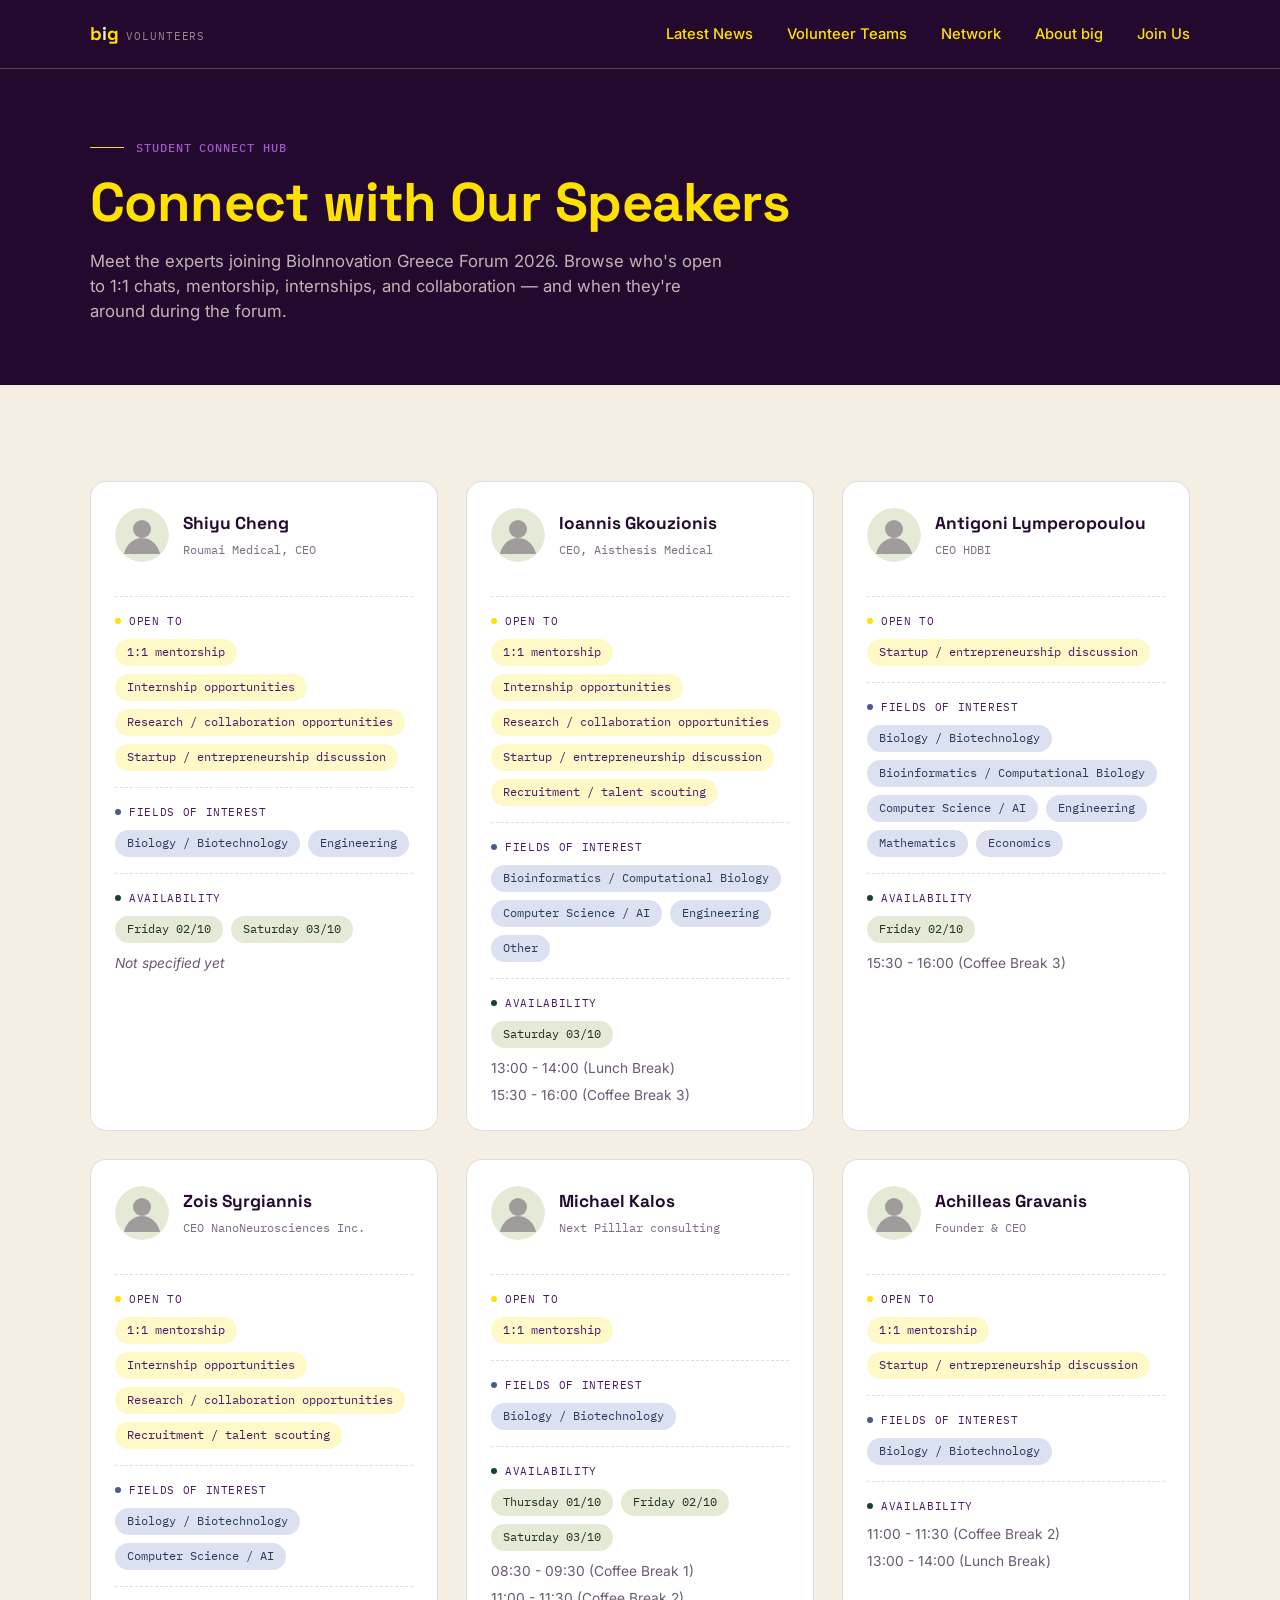
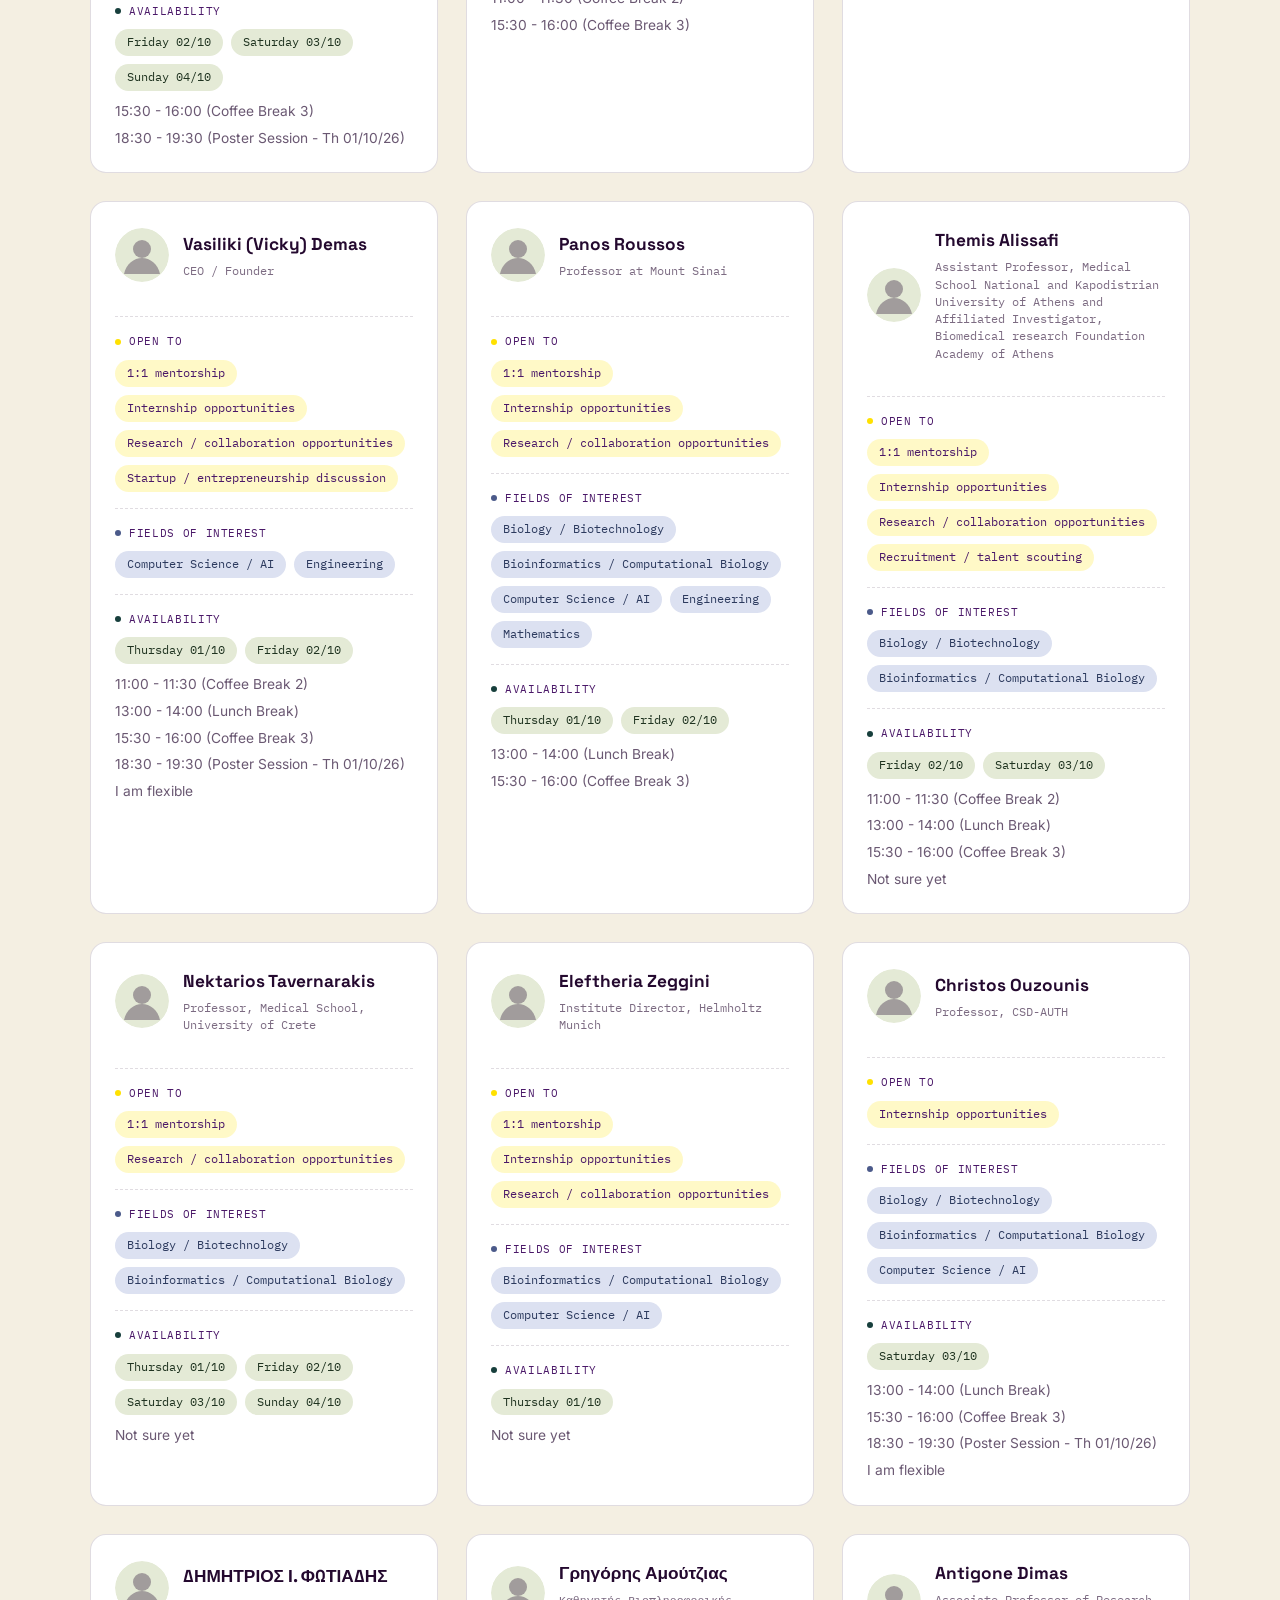
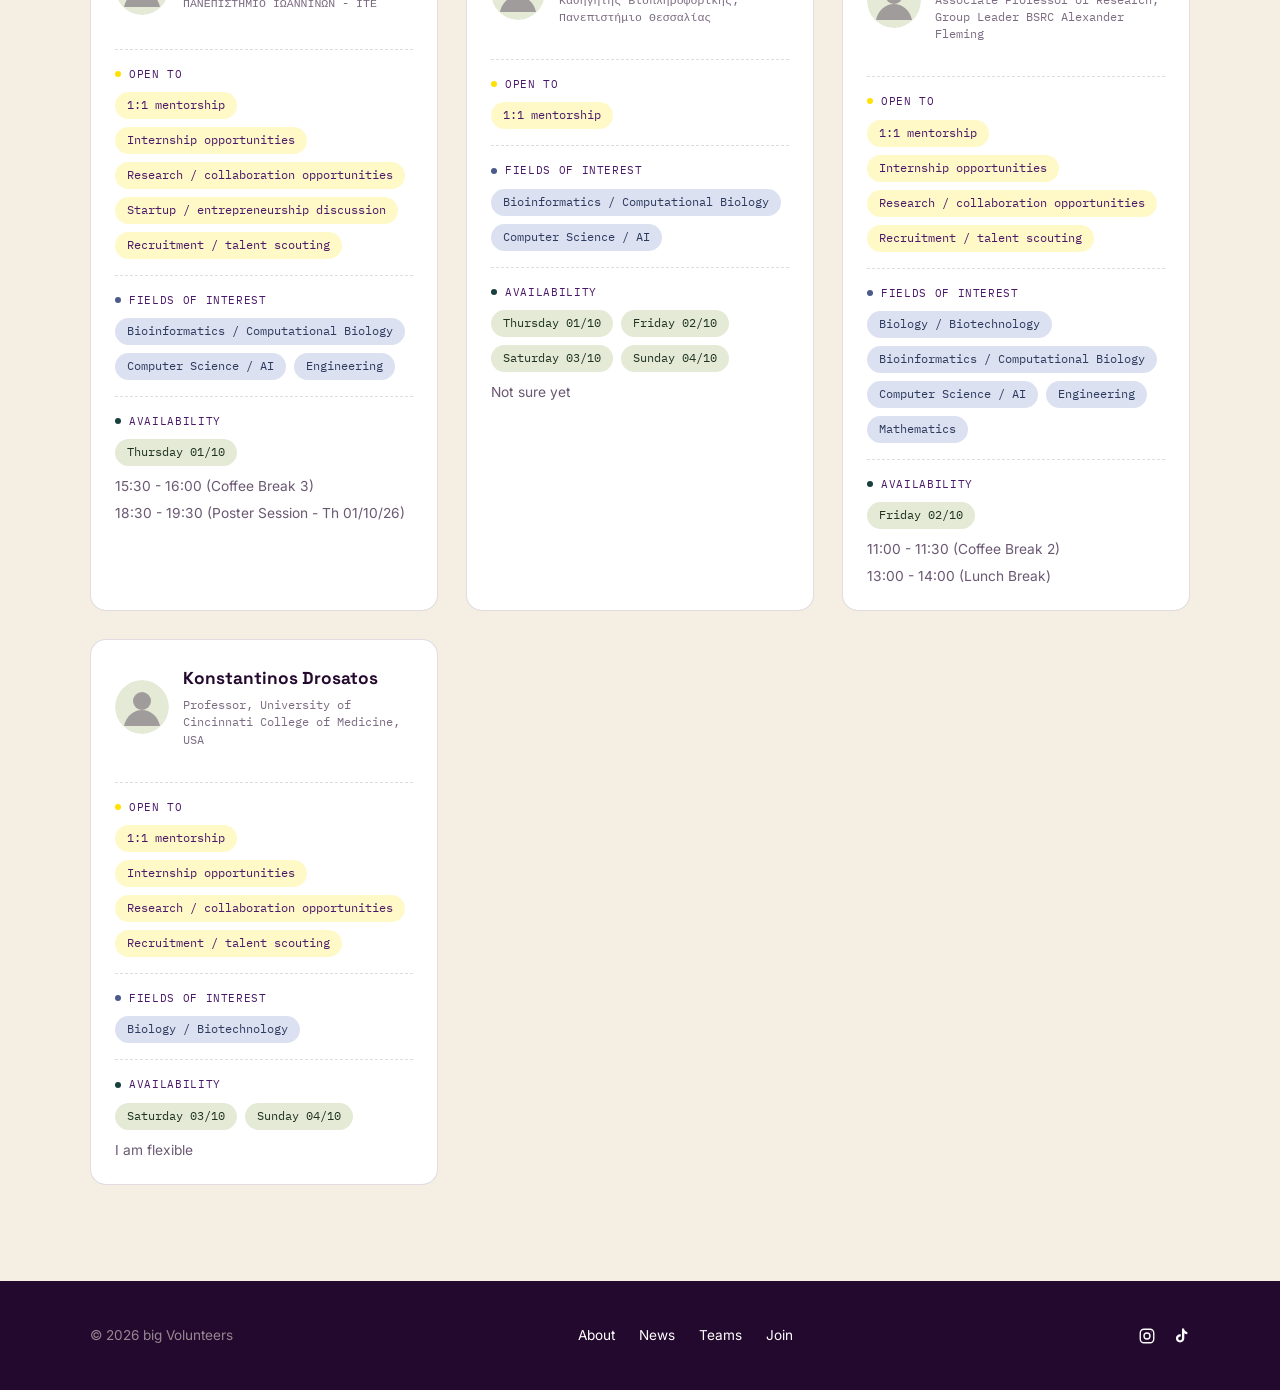
==== commit 27801a78: "rm vol" ====
--- a/network.html
+++ b/network.html
@@ -18,7 +18,7 @@
                     <span class="sub">Volunteers</span>
                 </a>
                 <div class="nav-links" id="navLinks">
-                    <a href="index.html#news">Latest News</a>
+                    <a href="#">Latest News</a>
                     <a href="volunteers.html">Volunteer Teams</a>
                     <a href="network.html">Network</a>
                     <a href="https://forum.bioinnovation.gr/" target="_blank">About big</a>
@@ -671,7 +671,7 @@
             <span>&copy; 2026 big Volunteers</span>
             <div class="foot-links">
                 <a href="index.html#about">About</a>
-                <a href="index.html#news">News</a>
+                <a href="#">News</a>
                 <a href="index.html#team">Teams</a>
                 <a href="https://forms.gle/2FUJDsrABDQsK2FG9" target="_blank">Join</a>
             </div>
--- a/css/site.css
+++ b/css/site.css
@@ -385,7 +385,7 @@
 }
 
 .eyebrow span {
-    color: var(--coral-deep);
+    color: #a159cc;
 }
 
 .block-head {
@@ -1090,4 +1090,211 @@
     .speaker-grid {
         grid-template-columns: 1fr;
     }
+}
+
+/* ===== ANIMATION ===== */
+
+/* Hero entrance, staggered */
+@keyframes fadeUp {
+    from { opacity: 0; transform: translateY(18px); }
+    to { opacity: 1; transform: translateY(0); }
+}
+
+.hero-badge { animation: fadeUp 0.7s ease both; }
+.hero h1 { animation: fadeUp 0.7s ease 0.1s both; }
+.hero p.lead { animation: fadeUp 0.7s ease 0.2s both; }
+.hero-actions { animation: fadeUp 0.7s ease 0.3s both; }
+.hero-stats { animation: fadeUp 0.7s ease 0.4s both; }
+
+/* Scroll reveal */
+.reveal {
+    opacity: 0;
+    transform: translateY(28px);
+    transition: opacity 0.7s ease, transform 0.7s ease;
+}
+
+.reveal.in-view {
+    opacity: 1;
+    transform: translateY(0);
+}
+
+/* Card hover lift */
+.badge-card,
+.volunteer-card,
+.speaker-card,
+.about-card {
+    transition: transform 0.2s ease, box-shadow 0.2s ease;
+}
+
+.badge-card:hover,
+.volunteer-card:hover,
+.speaker-card:hover,
+.about-card:hover {
+    transform: translateY(-5px);
+    box-shadow: 0 14px 28px rgba(36,9,47,0.10);
+}
+
+@media (prefers-reduced-motion: reduce) {
+    .hero-badge, .hero h1, .hero p.lead, .hero-actions, .hero-stats {
+        animation: none;
+    }
+    .reveal {
+        opacity: 1;
+        transform: none;
+    }
+    .badge-card:hover,
+    .volunteer-card:hover,
+    .speaker-card:hover,
+    .about-card:hover {
+        transform: none;
+    }
+}
+
+/* ===== NEWS PAGE (ACCORDION) ===== */
+.news-page {
+    background: var(--paper);
+}
+
+.post-list {
+    display: flex;
+    flex-direction: column;
+}
+
+.post-item {
+    border-top: 1px solid var(--line);
+}
+
+.post-item:first-child {
+    border-top: none;
+}
+
+.post-toggle {
+    width: 100%;
+    background: none;
+    border: none;
+    cursor: pointer;
+    text-align: left;
+    font-family: inherit;
+    color: inherit;
+    padding: 28px 0;
+    display: grid;
+    grid-template-columns: 110px 1fr 24px;
+    gap: 24px;
+    align-items: center;
+}
+
+.post-toggle-left {
+    display: flex;
+    flex-direction: column;
+    gap: 10px;
+    padding-top: 2px;
+}
+
+.post-date {
+    font-family: 'IBM Plex Mono', monospace;
+    font-size: 0.78rem;
+    letter-spacing: 0.04em;
+    color: var(--coral-deep);
+}
+
+.post-group {
+    font-family: 'IBM Plex Mono', monospace;
+    font-size: 0.66rem;
+    letter-spacing: 0.06em;
+    text-transform: uppercase;
+    background: rgba(36,9,47,0.08);
+    border-radius: 999px;
+    padding: 5px 10px;
+    white-space: nowrap;
+    align-self: flex-start;
+}
+
+.post-title {
+    font-size: 1.2rem;
+    transition: color 0.15s ease;
+}
+
+.post-excerpt {
+    margin-top: 8px;
+    color: rgba(36,9,47,0.6);
+    font-size: 0.95rem;
+    max-width: 640px;
+}
+
+.post-toggle:hover .post-title {
+    color: var(--coral-deep);
+}
+
+.post-chevron {
+    font-size: 1.6rem;
+    line-height: 1;
+    color: var(--coral-deep);
+    transition: transform 0.25s ease;
+    justify-self: end;
+}
+
+.post-item.open .post-chevron {
+    transform: rotate(90deg);
+}
+
+.post-body {
+    overflow: hidden;
+    max-height: 0;
+    transition: max-height 0.4s ease;
+}
+
+.post-item.open .post-body {
+    max-height: 900px;
+}
+
+.post-body-inner {
+    padding: 0 24px 32px 134px;
+    color: rgba(36,9,47,0.72);
+    font-size: 0.98rem;
+    line-height: 1.7;
+    max-width: 700px;
+}
+
+.post-body-inner p {
+    margin-bottom: 14px;
+}
+
+.post-body-inner p:last-child {
+    margin-bottom: 0;
+}
+
+@media (prefers-reduced-motion: reduce) {
+    .post-chevron {
+        transition: none;
+    }
+    .post-body {
+        transition: none;
+    }
+}
+
+/* ===== NEWS PHOTOS ===== */
+.post-photo {
+    width: 100%;
+    max-width: 700px;
+    aspect-ratio: 16 / 9;
+    object-fit: cover;
+    border-radius: 14px;
+    margin-bottom: 20px;
+    display: block;
+}
+
+@media (max-width: 700px) {
+    .post-toggle {
+        grid-template-columns: 1fr 20px;
+    }
+    .post-toggle-left {
+        grid-column: 1 / -1;
+        flex-direction: row;
+        align-items: center;
+        gap: 12px;
+        margin-bottom: 4px;
+    }
+    .post-body-inner {
+        padding-left: 0;
+    }
 }
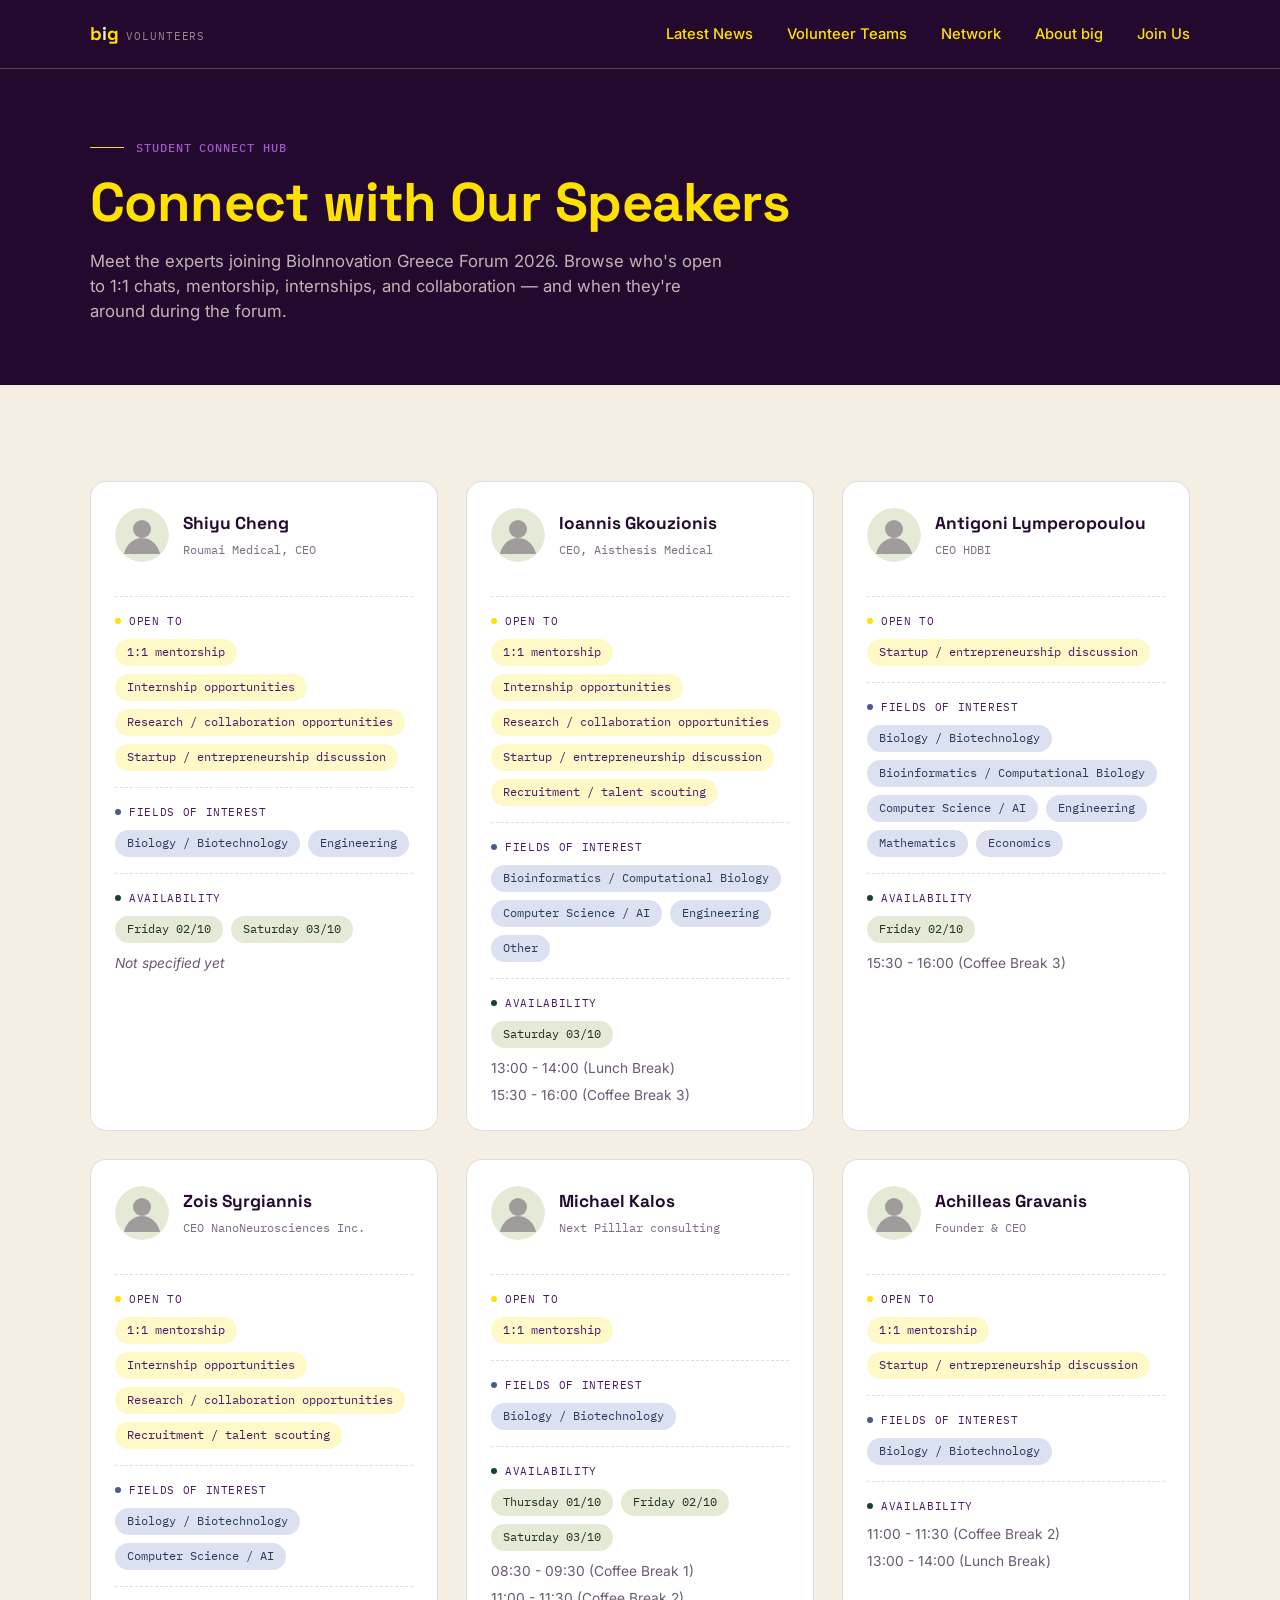
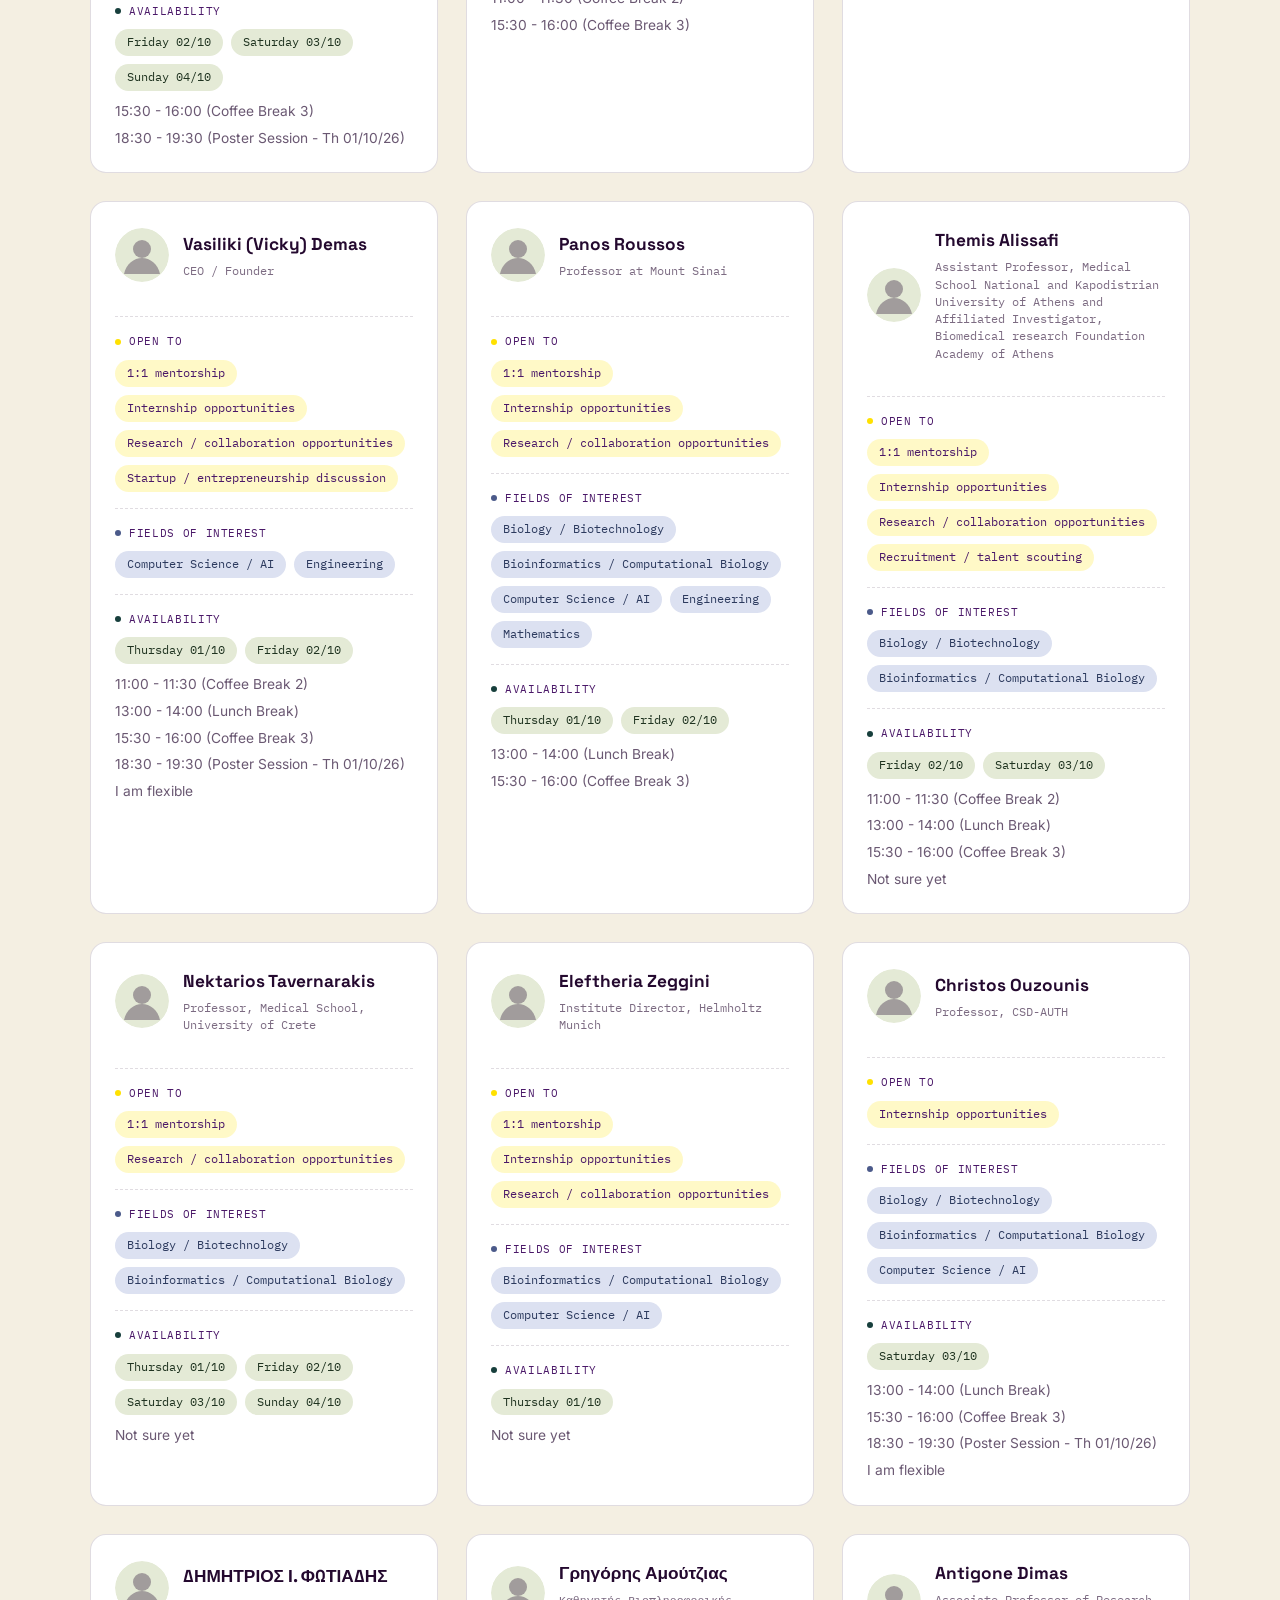
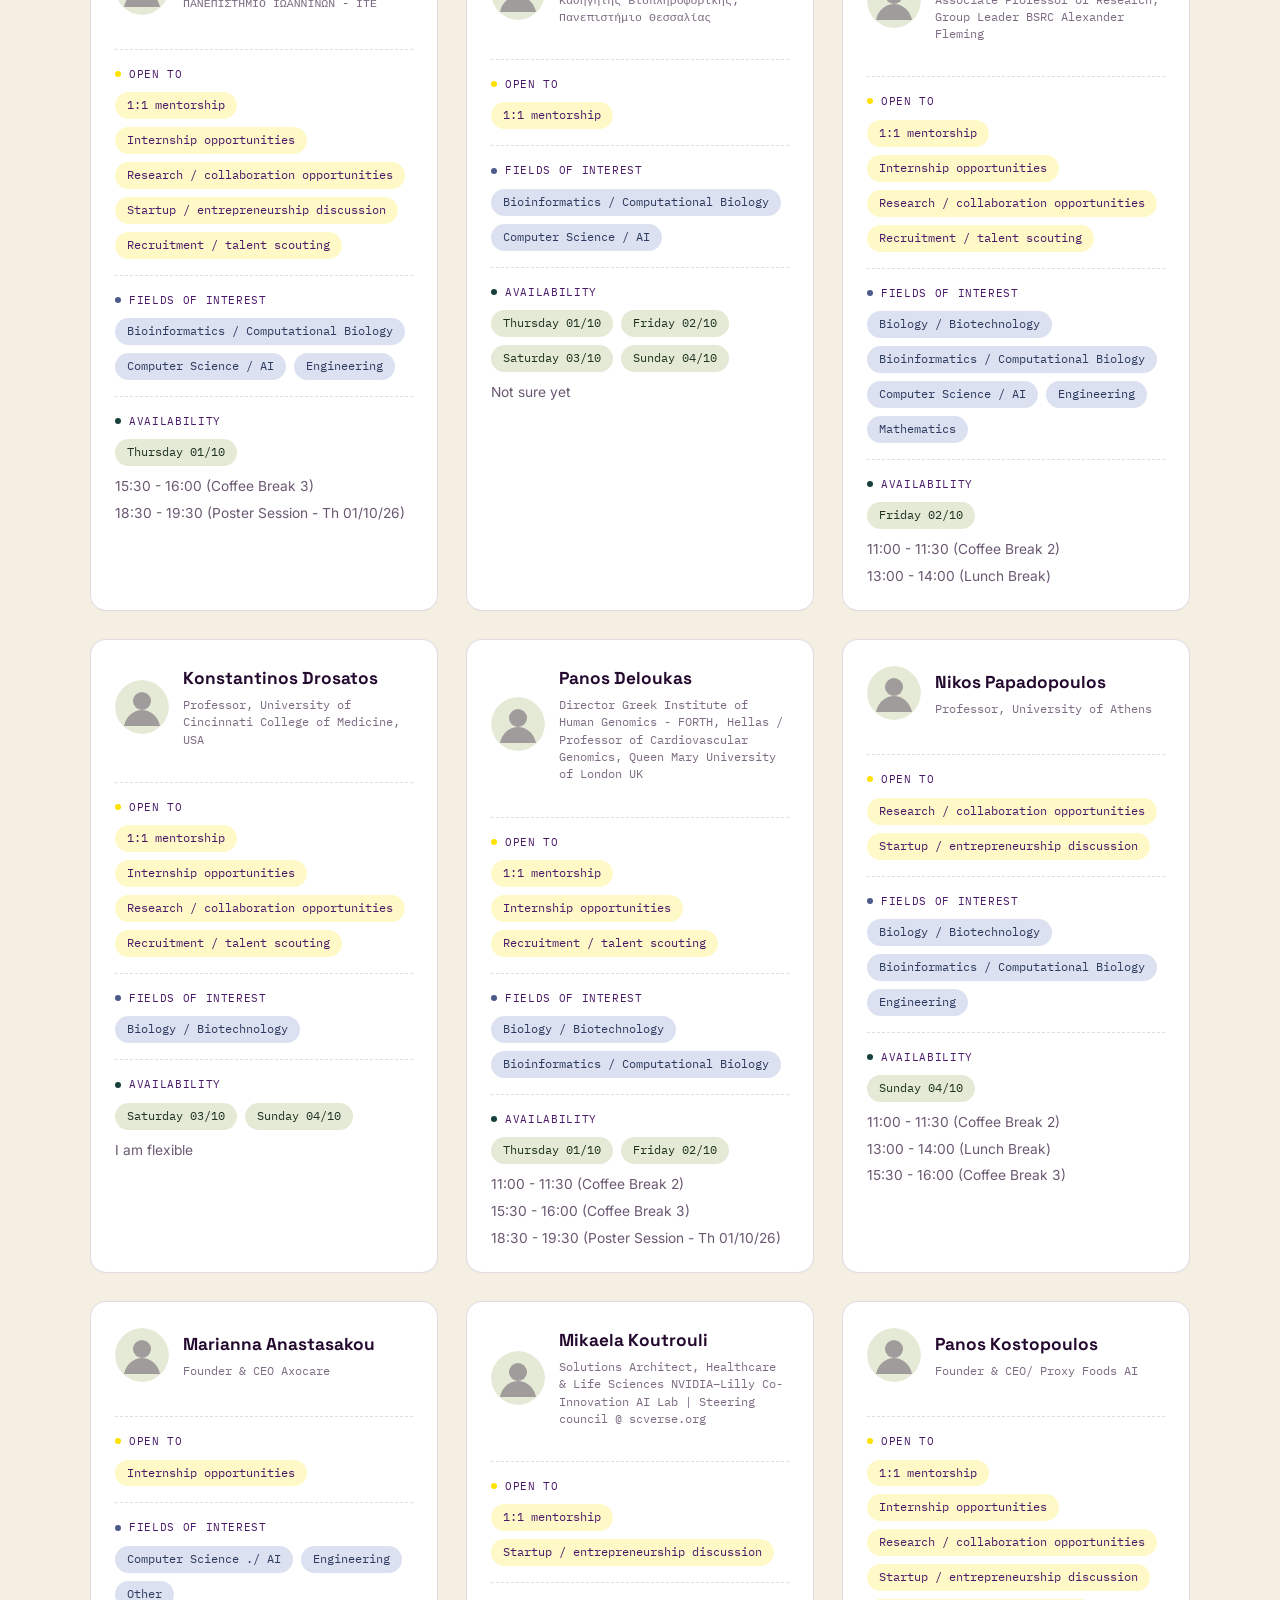
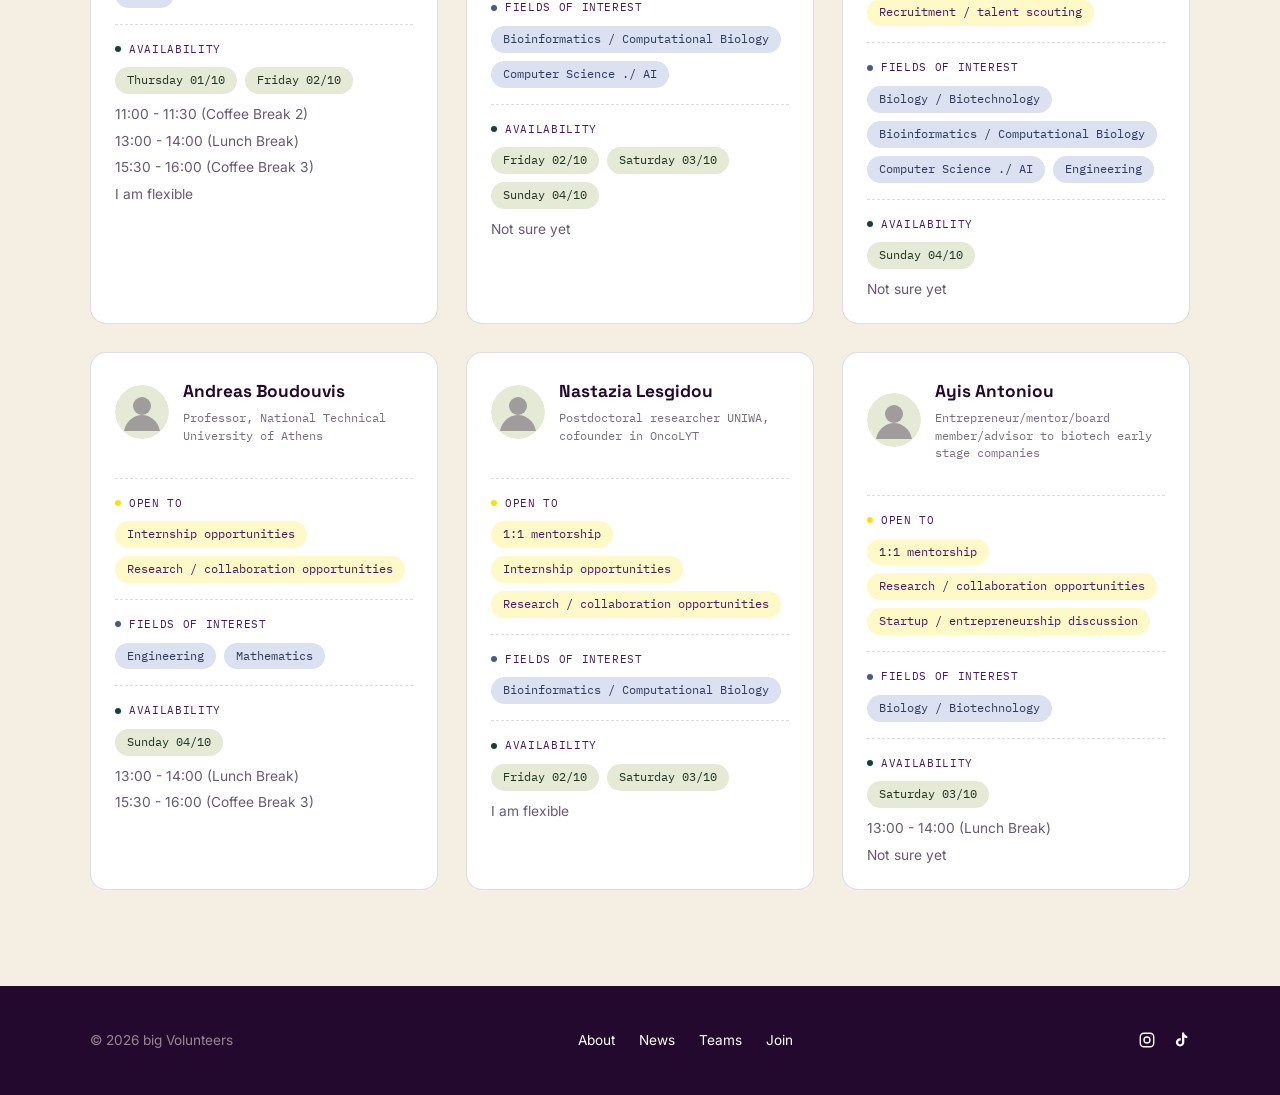
==== commit d91ba404: "add 8 new speakers" ====
--- a/network.html
+++ b/network.html
@@ -18,7 +18,7 @@
                     <span class="sub">Volunteers</span>
                 </a>
                 <div class="nav-links" id="navLinks">
-                    <a href="#">Latest News</a>
+                    <a href="news.html">Latest News</a>
                     <a href="volunteers.html">Volunteer Teams</a>
                     <a href="network.html">Network</a>
                     <a href="https://forum.bioinnovation.gr/" target="_blank">About big</a>
@@ -660,7 +660,307 @@
                         <li>I am flexible</li>
                     </ul>
                 </div>
-            </div>                </div>
+            </div>
+            <div class="speaker-card">
+                <div class="speaker-top">
+                    <div class="speaker-avatar"><svg viewBox="0 0 54 54" width="54" height="54"><circle cx="27" cy="27" r="27" fill="#E4EAD6"/><circle cx="27" cy="21" r="9" fill="#24092F" opacity="0.35"/><path d="M9 46c2-10 10-16 18-16s16 6 18 16" fill="#24092F" opacity="0.35"/></svg></div>
+                    <div>
+                        <div class="speaker-name">Panos Deloukas</div>
+                        <div class="speaker-role">Director Greek Institute of Human Genomics - FORTH, Hellas / Professor of Cardiovascular Genomics, Queen Mary University of London UK</div>
+                    </div>
+                </div>
+
+                <div class="speaker-section">
+                    <div class="section-label"><span class="dot dot-open"></span>Open to</div>
+                    <div class="tag-row">
+                        <span class="tag-pill tag-open">1:1 mentorship</span>
+<span class="tag-pill tag-open">Internship opportunities</span>
+<span class="tag-pill tag-open">Recruitment / talent scouting</span>
+                    </div>
+                </div>
+
+                <div class="speaker-section">
+                    <div class="section-label"><span class="dot dot-skill"></span>Fields of interest</div>
+                    <div class="tag-row">
+                        <span class="tag-pill tag-skill">Biology / Biotechnology</span>
+<span class="tag-pill tag-skill">Bioinformatics / Computational Biology</span>
+                    </div>
+                </div>
+
+                <div class="speaker-section">
+                    <div class="section-label"><span class="dot dot-day"></span>Availability</div>
+                    <div class="tag-row" style="margin-bottom:10px;">
+                        <span class="tag-pill tag-day">Thursday 01/10</span>
+<span class="tag-pill tag-day">Friday 02/10</span>
+                    </div>
+                    <ul class="avail-slots">
+                        <li>11:00 - 11:30 (Coffee Break 2)</li><li>15:30 - 16:00 (Coffee Break 3)</li><li>18:30 - 19:30 (Poster Session - Th 01/10/26)</li>
+                    </ul>
+                </div>
+            </div>
+
+            <div class="speaker-card">
+                <div class="speaker-top">
+                    <div class="speaker-avatar"><svg viewBox="0 0 54 54" width="54" height="54"><circle cx="27" cy="27" r="27" fill="#E4EAD6"/><circle cx="27" cy="21" r="9" fill="#24092F" opacity="0.35"/><path d="M9 46c2-10 10-16 18-16s16 6 18 16" fill="#24092F" opacity="0.35"/></svg></div>
+                    <div>
+                        <div class="speaker-name">Nikos Papadopoulos</div>
+                        <div class="speaker-role">Professor, University of Athens</div>
+                    </div>
+                </div>
+
+                <div class="speaker-section">
+                    <div class="section-label"><span class="dot dot-open"></span>Open to</div>
+                    <div class="tag-row">
+                        <span class="tag-pill tag-open">Research / collaboration opportunities</span>
+<span class="tag-pill tag-open">Startup / entrepreneurship discussion</span>
+                    </div>
+                </div>
+
+                <div class="speaker-section">
+                    <div class="section-label"><span class="dot dot-skill"></span>Fields of interest</div>
+                    <div class="tag-row">
+                        <span class="tag-pill tag-skill">Biology / Biotechnology</span>
+<span class="tag-pill tag-skill">Bioinformatics / Computational Biology</span>
+<span class="tag-pill tag-skill">Engineering</span>
+                    </div>
+                </div>
+
+                <div class="speaker-section">
+                    <div class="section-label"><span class="dot dot-day"></span>Availability</div>
+                    <div class="tag-row" style="margin-bottom:10px;">
+                        <span class="tag-pill tag-day">Sunday 04/10</span>
+                    </div>
+                    <ul class="avail-slots">
+                        <li>11:00 - 11:30 (Coffee Break 2)</li><li>13:00 - 14:00 (Lunch Break)</li><li>15:30 - 16:00 (Coffee Break 3)</li>
+                    </ul>
+                </div>
+            </div>
+
+            <div class="speaker-card">
+                <div class="speaker-top">
+                    <div class="speaker-avatar"><svg viewBox="0 0 54 54" width="54" height="54"><circle cx="27" cy="27" r="27" fill="#E4EAD6"/><circle cx="27" cy="21" r="9" fill="#24092F" opacity="0.35"/><path d="M9 46c2-10 10-16 18-16s16 6 18 16" fill="#24092F" opacity="0.35"/></svg></div>
+                    <div>
+                        <div class="speaker-name">Marianna Anastasakou</div>
+                        <div class="speaker-role">Founder &amp; CEO Axocare</div>
+                    </div>
+                </div>
+
+                <div class="speaker-section">
+                    <div class="section-label"><span class="dot dot-open"></span>Open to</div>
+                    <div class="tag-row">
+                        <span class="tag-pill tag-open">Internship opportunities</span>
+                    </div>
+                </div>
+
+                <div class="speaker-section">
+                    <div class="section-label"><span class="dot dot-skill"></span>Fields of interest</div>
+                    <div class="tag-row">
+                        <span class="tag-pill tag-skill">Computer Science ./ AI</span>
+<span class="tag-pill tag-skill">Engineering</span>
+<span class="tag-pill tag-skill">Other</span>
+                    </div>
+                </div>
+
+                <div class="speaker-section">
+                    <div class="section-label"><span class="dot dot-day"></span>Availability</div>
+                    <div class="tag-row" style="margin-bottom:10px;">
+                        <span class="tag-pill tag-day">Thursday 01/10</span>
+<span class="tag-pill tag-day">Friday 02/10</span>
+                    </div>
+                    <ul class="avail-slots">
+                        <li>11:00 - 11:30 (Coffee Break 2)</li><li>13:00 - 14:00 (Lunch Break)</li><li>15:30 - 16:00 (Coffee Break 3)</li><li>I am flexible</li>
+                    </ul>
+                </div>
+            </div>
+
+            <div class="speaker-card">
+                <div class="speaker-top">
+                    <div class="speaker-avatar"><svg viewBox="0 0 54 54" width="54" height="54"><circle cx="27" cy="27" r="27" fill="#E4EAD6"/><circle cx="27" cy="21" r="9" fill="#24092F" opacity="0.35"/><path d="M9 46c2-10 10-16 18-16s16 6 18 16" fill="#24092F" opacity="0.35"/></svg></div>
+                    <div>
+                        <div class="speaker-name">Mikaela Koutrouli</div>
+                        <div class="speaker-role">Solutions Architect, Healthcare &amp; Life Sciences NVIDIA–Lilly Co-Innovation AI Lab | Steering council @ scverse.org</div>
+                    </div>
+                </div>
+
+                <div class="speaker-section">
+                    <div class="section-label"><span class="dot dot-open"></span>Open to</div>
+                    <div class="tag-row">
+                        <span class="tag-pill tag-open">1:1 mentorship</span>
+<span class="tag-pill tag-open">Startup / entrepreneurship discussion</span>
+                    </div>
+                </div>
+
+                <div class="speaker-section">
+                    <div class="section-label"><span class="dot dot-skill"></span>Fields of interest</div>
+                    <div class="tag-row">
+                        <span class="tag-pill tag-skill">Bioinformatics / Computational Biology</span>
+<span class="tag-pill tag-skill">Computer Science ./ AI</span>
+                    </div>
+                </div>
+
+                <div class="speaker-section">
+                    <div class="section-label"><span class="dot dot-day"></span>Availability</div>
+                    <div class="tag-row" style="margin-bottom:10px;">
+                        <span class="tag-pill tag-day">Friday 02/10</span>
+<span class="tag-pill tag-day">Saturday 03/10</span>
+<span class="tag-pill tag-day">Sunday 04/10</span>
+                    </div>
+                    <ul class="avail-slots">
+                        <li>Not sure yet</li>
+                    </ul>
+                </div>
+            </div>
+
+            <div class="speaker-card">
+                <div class="speaker-top">
+                    <div class="speaker-avatar"><svg viewBox="0 0 54 54" width="54" height="54"><circle cx="27" cy="27" r="27" fill="#E4EAD6"/><circle cx="27" cy="21" r="9" fill="#24092F" opacity="0.35"/><path d="M9 46c2-10 10-16 18-16s16 6 18 16" fill="#24092F" opacity="0.35"/></svg></div>
+                    <div>
+                        <div class="speaker-name">Panos Kostopoulos</div>
+                        <div class="speaker-role">Founder &amp; CEO/ Proxy Foods AI</div>
+                    </div>
+                </div>
+
+                <div class="speaker-section">
+                    <div class="section-label"><span class="dot dot-open"></span>Open to</div>
+                    <div class="tag-row">
+                        <span class="tag-pill tag-open">1:1 mentorship</span>
+<span class="tag-pill tag-open">Internship opportunities</span>
+<span class="tag-pill tag-open">Research / collaboration opportunities</span>
+<span class="tag-pill tag-open">Startup / entrepreneurship discussion</span>
+<span class="tag-pill tag-open">Recruitment / talent scouting</span>
+                    </div>
+                </div>
+
+                <div class="speaker-section">
+                    <div class="section-label"><span class="dot dot-skill"></span>Fields of interest</div>
+                    <div class="tag-row">
+                        <span class="tag-pill tag-skill">Biology / Biotechnology</span>
+<span class="tag-pill tag-skill">Bioinformatics / Computational Biology</span>
+<span class="tag-pill tag-skill">Computer Science ./ AI</span>
+<span class="tag-pill tag-skill">Engineering</span>
+                    </div>
+                </div>
+
+                <div class="speaker-section">
+                    <div class="section-label"><span class="dot dot-day"></span>Availability</div>
+                    <div class="tag-row" style="margin-bottom:10px;">
+                        <span class="tag-pill tag-day">Sunday 04/10</span>
+                    </div>
+                    <ul class="avail-slots">
+                        <li>Not sure yet</li>
+                    </ul>
+                </div>
+            </div>
+
+            <div class="speaker-card">
+                <div class="speaker-top">
+                    <div class="speaker-avatar"><svg viewBox="0 0 54 54" width="54" height="54"><circle cx="27" cy="27" r="27" fill="#E4EAD6"/><circle cx="27" cy="21" r="9" fill="#24092F" opacity="0.35"/><path d="M9 46c2-10 10-16 18-16s16 6 18 16" fill="#24092F" opacity="0.35"/></svg></div>
+                    <div>
+                        <div class="speaker-name">Andreas Boudouvis</div>
+                        <div class="speaker-role">Professor, National Technical University of Athens</div>
+                    </div>
+                </div>
+
+                <div class="speaker-section">
+                    <div class="section-label"><span class="dot dot-open"></span>Open to</div>
+                    <div class="tag-row">
+                        <span class="tag-pill tag-open">Internship opportunities</span>
+<span class="tag-pill tag-open">Research / collaboration opportunities</span>
+                    </div>
+                </div>
+
+                <div class="speaker-section">
+                    <div class="section-label"><span class="dot dot-skill"></span>Fields of interest</div>
+                    <div class="tag-row">
+                        <span class="tag-pill tag-skill">Engineering</span>
+<span class="tag-pill tag-skill">Mathematics</span>
+                    </div>
+                </div>
+
+                <div class="speaker-section">
+                    <div class="section-label"><span class="dot dot-day"></span>Availability</div>
+                    <div class="tag-row" style="margin-bottom:10px;">
+                        <span class="tag-pill tag-day">Sunday 04/10</span>
+                    </div>
+                    <ul class="avail-slots">
+                        <li>13:00 - 14:00 (Lunch Break)</li><li>15:30 - 16:00 (Coffee Break 3)</li>
+                    </ul>
+                </div>
+            </div>
+
+            <div class="speaker-card">
+                <div class="speaker-top">
+                    <div class="speaker-avatar"><svg viewBox="0 0 54 54" width="54" height="54"><circle cx="27" cy="27" r="27" fill="#E4EAD6"/><circle cx="27" cy="21" r="9" fill="#24092F" opacity="0.35"/><path d="M9 46c2-10 10-16 18-16s16 6 18 16" fill="#24092F" opacity="0.35"/></svg></div>
+                    <div>
+                        <div class="speaker-name">Nastazia Lesgidou</div>
+                        <div class="speaker-role">Postdoctoral researcher UNIWA, cofounder in OncoLYT</div>
+                    </div>
+                </div>
+
+                <div class="speaker-section">
+                    <div class="section-label"><span class="dot dot-open"></span>Open to</div>
+                    <div class="tag-row">
+                        <span class="tag-pill tag-open">1:1 mentorship</span>
+<span class="tag-pill tag-open">Internship opportunities</span>
+<span class="tag-pill tag-open">Research / collaboration opportunities</span>
+                    </div>
+                </div>
+
+                <div class="speaker-section">
+                    <div class="section-label"><span class="dot dot-skill"></span>Fields of interest</div>
+                    <div class="tag-row">
+                        <span class="tag-pill tag-skill">Bioinformatics / Computational Biology</span>
+                    </div>
+                </div>
+
+                <div class="speaker-section">
+                    <div class="section-label"><span class="dot dot-day"></span>Availability</div>
+                    <div class="tag-row" style="margin-bottom:10px;">
+                        <span class="tag-pill tag-day">Friday 02/10</span>
+<span class="tag-pill tag-day">Saturday 03/10</span>
+                    </div>
+                    <ul class="avail-slots">
+                        <li>I am flexible</li>
+                    </ul>
+                </div>
+            </div>
+
+            <div class="speaker-card">
+                <div class="speaker-top">
+                    <div class="speaker-avatar"><svg viewBox="0 0 54 54" width="54" height="54"><circle cx="27" cy="27" r="27" fill="#E4EAD6"/><circle cx="27" cy="21" r="9" fill="#24092F" opacity="0.35"/><path d="M9 46c2-10 10-16 18-16s16 6 18 16" fill="#24092F" opacity="0.35"/></svg></div>
+                    <div>
+                        <div class="speaker-name">Ayis Antoniou</div>
+                        <div class="speaker-role">Entrepreneur/mentor/board member/advisor to biotech early stage companies</div>
+                    </div>
+                </div>
+
+                <div class="speaker-section">
+                    <div class="section-label"><span class="dot dot-open"></span>Open to</div>
+                    <div class="tag-row">
+                        <span class="tag-pill tag-open">1:1 mentorship</span>
+<span class="tag-pill tag-open">Research / collaboration opportunities</span>
+<span class="tag-pill tag-open">Startup / entrepreneurship discussion</span>
+                    </div>
+                </div>
+
+                <div class="speaker-section">
+                    <div class="section-label"><span class="dot dot-skill"></span>Fields of interest</div>
+                    <div class="tag-row">
+                        <span class="tag-pill tag-skill">Biology / Biotechnology</span>
+                    </div>
+                </div>
+
+                <div class="speaker-section">
+                    <div class="section-label"><span class="dot dot-day"></span>Availability</div>
+                    <div class="tag-row" style="margin-bottom:10px;">
+                        <span class="tag-pill tag-day">Saturday 03/10</span>
+                    </div>
+                    <ul class="avail-slots">
+                        <li>13:00 - 14:00 (Lunch Break)</li><li>Not sure yet</li>
+                    </ul>
+                </div>
+            </div>
+                </div>
             </div>
         </section>
 
@@ -671,7 +971,7 @@
             <span>&copy; 2026 big Volunteers</span>
             <div class="foot-links">
                 <a href="index.html#about">About</a>
-                <a href="#">News</a>
+                <a href="news.html">News</a>
                 <a href="index.html#team">Teams</a>
                 <a href="https://forms.gle/2FUJDsrABDQsK2FG9" target="_blank">Join</a>
             </div>
--- a/css/site.css
+++ b/css/site.css
@@ -26,6 +26,24 @@
     font-size: 16px;
     line-height: 1.5;
     -webkit-font-smoothing: antialiased;
+}
+
+html, body {
+    height: 100%;
+}
+
+body {
+    display: flex;
+    flex-direction: column;
+    min-height: 100vh;
+}
+
+main {
+    flex: 1 0 auto;
+}
+
+footer {
+    flex-shrink: 0;
 }
 
 h1, h2, h3 {
@@ -1243,16 +1261,13 @@
     transition: max-height 0.4s ease;
 }
 
-.post-item.open .post-body {
-    max-height: 900px;
-}
 
 .post-body-inner {
     padding: 0 24px 32px 134px;
     color: rgba(36,9,47,0.72);
     font-size: 0.98rem;
     line-height: 1.7;
-    max-width: 700px;
+    /* max-width: 700px;*/
 }
 
 .post-body-inner p {
@@ -1274,9 +1289,9 @@
 
 /* ===== NEWS PHOTOS ===== */
 .post-photo {
-    width: 100%;
-    max-width: 700px;
-    aspect-ratio: 16 / 9;
+    width: 50%;
+   /* max-width: 700px;
+    aspect-ratio: 16 / 9; */
     object-fit: cover;
     border-radius: 14px;
     margin-bottom: 20px;
